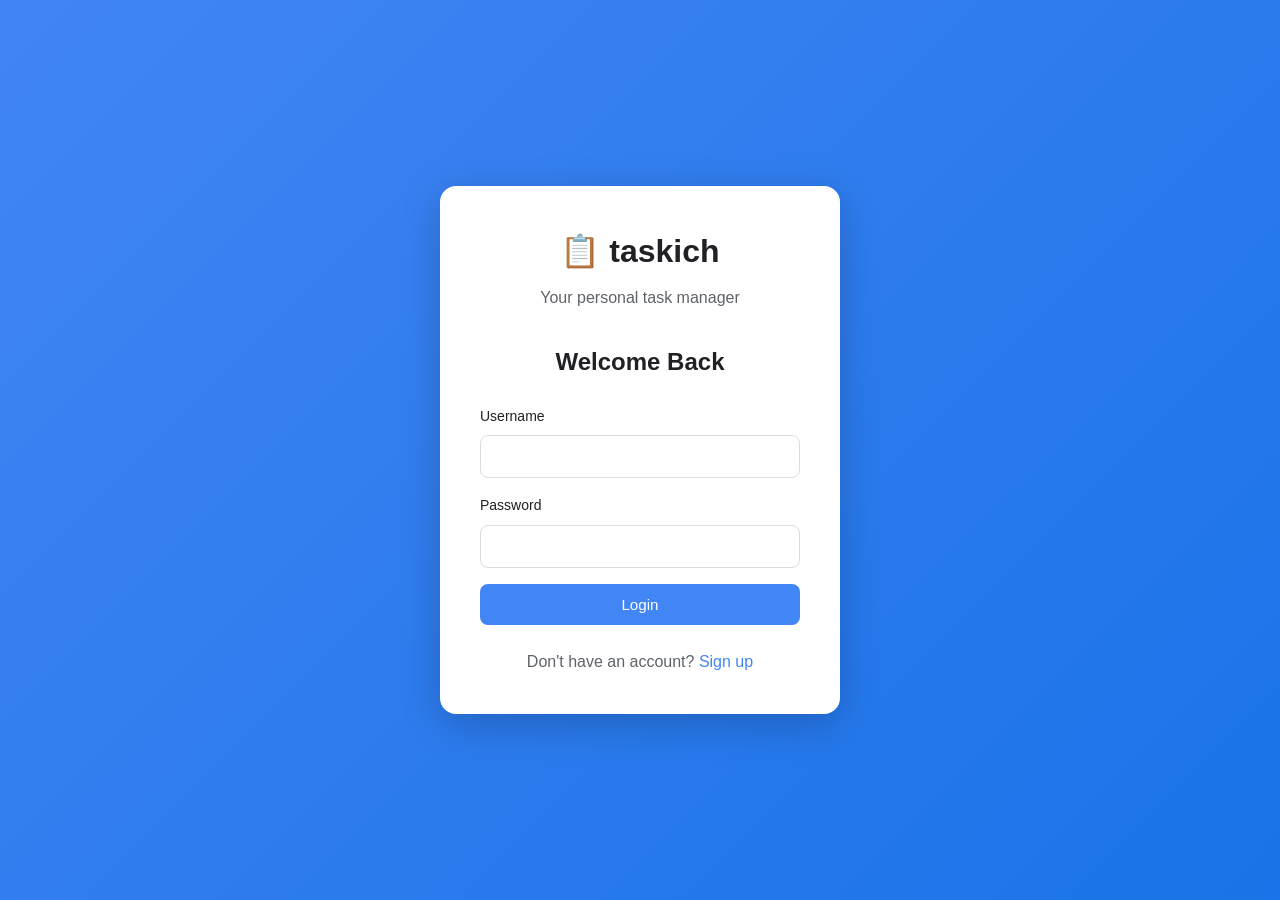
==== templates/login.html @ c9ca840f "Initial commit" ====
<!DOCTYPE html>
<html lang="en">
<head>
    <meta charset="UTF-8">
    <meta name="viewport" content="width=device-width, initial-scale=1.0">
    <title>taskich - Login</title>
    <link rel="stylesheet" href="/static/style.css">
</head>
<body>
    <div class="auth-container">
        <div class="auth-card">
            <div class="auth-header">
                <h1>📋 taskich</h1>
                <p>Your personal task manager</p>
            </div>
            
            <div id="loginSection">
                <h2>Welcome Back</h2>
                <form id="loginForm">
                    <div class="form-group">
                        <label for="loginUsername">Username</label>
                        <input type="text" id="loginUsername" class="form-input" required>
                    </div>
                    <div class="form-group">
                        <label for="loginPassword">Password</label>
                        <input type="password" id="loginPassword" class="form-input" required>
                    </div>
                    <button type="submit" class="btn btn-primary btn-full">Login</button>
                </form>
                <div id="loginError" class="auth-error"></div>
                <div id="signupToggle" class="auth-toggle">
                    Don't have an account? <a href="#" id="showSignup">Sign up</a>
                </div>
            </div>
            
            <div id="signupSection" style="display: none;">
                <h2>Create Account</h2>
                <form id="signupForm">
                    <div class="form-group">
                        <label for="signupUsername">Username</label>
                        <input type="text" id="signupUsername" class="form-input" required>
                    </div>
                    <div class="form-group">
                        <label for="signupEmail">Email</label>
                        <input type="email" id="signupEmail" class="form-input" required>
                    </div>
                    <div class="form-group">
                        <label for="signupPassword">Password</label>
                        <input type="password" id="signupPassword" class="form-input" minlength="6" required>
                        <small class="form-hint">At least 6 characters</small>
                    </div>
                    <button type="submit" class="btn btn-primary btn-full">Sign Up</button>
                </form>
                <div id="signupError" class="auth-error"></div>
                <div class="auth-toggle">
                    Already have an account? <a href="#" id="showLogin">Login</a>
                </div>
            </div>
            
            <div id="signupDisabled" style="display: none;">
                <div class="auth-notice">
                    <p>Sign ups are currently disabled.</p>
                    <p>Please contact the administrator.</p>
                </div>
            </div>
        </div>
    </div>

    <script>
        const allowSignups = {{ 'true' if allow_signups else 'false' }};
        
        document.addEventListener('DOMContentLoaded', () => {
            // Show/hide signup based on ALLOW_SIGNUPS
            if (!allowSignups) {
                document.getElementById('signupSection').style.display = 'none';
                document.getElementById('signupToggle').style.display = 'none';
                document.getElementById('signupDisabled').style.display = 'block';
            }
        });
        
        document.getElementById('showSignup').addEventListener('click', (e) => {
            e.preventDefault();
            document.getElementById('loginSection').style.display = 'none';
            document.getElementById('signupSection').style.display = 'block';
        });
        
        document.getElementById('showLogin').addEventListener('click', (e) => {
            e.preventDefault();
            document.getElementById('signupSection').style.display = 'none';
            document.getElementById('loginSection').style.display = 'block';
        });
        
        document.getElementById('loginForm').addEventListener('submit', async (e) => {
            e.preventDefault();
            const username = document.getElementById('loginUsername').value;
            const password = document.getElementById('loginPassword').value;
            const errorDiv = document.getElementById('loginError');
            
            try {
                const response = await fetch('/api/auth/login', {
                    method: 'POST',
                    headers: { 'Content-Type': 'application/json' },
                    body: JSON.stringify({ username, password })
                });
                
                if (response.ok) {
                    window.location.href = '/';
                } else {
                    const data = await response.json();
                    errorDiv.textContent = data.error || 'Login failed';
                }
            } catch (err) {
                errorDiv.textContent = 'Connection error. Please try again.';
            }
        });
        
        document.getElementById('signupForm').addEventListener('submit', async (e) => {
            e.preventDefault();
            const username = document.getElementById('signupUsername').value;
            const email = document.getElementById('signupEmail').value;
            const password = document.getElementById('signupPassword').value;
            const errorDiv = document.getElementById('signupError');
            
            try {
                const response = await fetch('/api/auth/signup', {
                    method: 'POST',
                    headers: { 'Content-Type': 'application/json' },
                    body: JSON.stringify({ username, email, password })
                });
                
                if (response.ok) {
                    window.location.href = '/';
                } else {
                    const data = await response.json();
                    errorDiv.textContent = data.error || 'Sign up failed';
                }
            } catch (err) {
                errorDiv.textContent = 'Connection error. Please try again.';
            }
        });
    </script>
</body>
</html>
---- static/style.css ----
* {
    margin: 0;
    padding: 0;
    box-sizing: border-box;
}

:root {
    --primary-color: #4285f4;
    --success-color: #34a853;
    --danger-color: #ea4335;
    --warning-color: #fbbc04;
    --bg-primary: #ffffff;
    --bg-secondary: #f8f9fa;
    --text-primary: #202124;
    --text-secondary: #5f6368;
    --border-color: #dadce0;
    --shadow: 0 1px 3px rgba(0, 0, 0, 0.12), 0 1px 2px rgba(0, 0, 0, 0.24);
}

body.dark-mode {
    --bg-primary: #1e1e1e;
    --bg-secondary: #2d2d2d;
    --text-primary: #e8e8e8;
    --text-secondary: #b0b0b0;
    --border-color: #404040;
    --shadow: 0 1px 3px rgba(0, 0, 0, 0.4), 0 1px 2px rgba(0, 0, 0, 0.5);
}

body {
    font-family: -apple-system, BlinkMacSystemFont, 'Segoe UI', Roboto, Oxygen, Ubuntu, Cantarell, sans-serif;
    background-color: #f1f1f1;
    color: var(--text-primary);
    line-height: 1.6;
    transition: background-color 0.3s, color 0.3s;
}

body.dark-mode {
    background-color: #1a1a1a;
}

.auth-container {
    display: flex;
    justify-content: center;
    align-items: center;
    min-height: 100vh;
    min-height: 100dvh;
    padding: 1rem;
    background: linear-gradient(135deg, var(--primary-color), #1a73e8);
}

.auth-card {
    background: var(--bg-primary);
    border-radius: 16px;
    padding: 2.5rem;
    width: 100%;
    max-width: 400px;
    box-shadow: 0 10px 40px rgba(0, 0, 0, 0.2);
}

.auth-header {
    text-align: center;
    margin-bottom: 2rem;
}

.auth-header h1 {
    font-size: 2rem;
    margin-bottom: 0.5rem;
    color: var(--text-primary);
}

.auth-header p {
    font-size: 1rem;
    color: var(--text-secondary);
}

.auth-card h2 {
    font-size: 1.5rem;
    margin-bottom: 1.5rem;
    color: var(--text-primary);
    text-align: center;
}

.auth-error {
    color: var(--danger-color);
    text-align: center;
    margin-top: 1rem;
    font-size: 0.9rem;
}

.auth-toggle {
    text-align: center;
    margin-top: 1.5rem;
    color: var(--text-secondary);
}

.auth-toggle a {
    color: var(--primary-color);
    text-decoration: none;
    font-weight: 500;
}

.auth-toggle a:hover {
    text-decoration: underline;
}

.auth-notice {
    text-align: center;
    padding: 2rem;
    color: var(--text-secondary);
}

.auth-notice p {
    margin-bottom: 0.5rem;
}

.form-hint {
    font-size: 0.8rem;
    color: var(--text-secondary);
    margin-top: 0.25rem;
}

.btn-full {
    width: 100%;
}

.username-display {
    color: white;
    font-weight: 500;
    margin-right: 1rem;
}

.header-actions {
    display: flex;
    align-items: center;
    gap: 0.75rem;
}

.logout-btn {
    background-color: rgba(255, 255, 255, 0.2);
    color: white;
    border: 1px solid rgba(255, 255, 255, 0.3);
}

.container {
    display: flex;
    flex-direction: column;
    height: 100vh;
    height: 100dvh;
}

.header {
    background: linear-gradient(135deg, var(--primary-color), #1a73e8);
    color: white;
    padding: 1.5rem 2rem;
    box-shadow: var(--shadow);
}

.header-content {
    display: flex;
    justify-content: space-between;
    align-items: center;
}

.header-title {
    text-align: center;
    flex: 1;
}

.header h1 {
    font-size: 2.5rem;
    margin-bottom: 0.5rem;
}

.header p {
    font-size: 1rem;
    opacity: 0.9;
}

.dark-mode-toggle {
    background-color: rgba(255, 255, 255, 0.2);
    color: white;
    border: 1px solid rgba(255, 255, 255, 0.3);
    padding: 0.5rem 1rem;
    border-radius: 6px;
    cursor: pointer;
    font-weight: 500;
    transition: all 0.2s;
    font-size: 0.9rem;
    white-space: nowrap;
}

.dark-mode-toggle:hover {
    background-color: rgba(255, 255, 255, 0.3);
}

.content {
    display: flex;
    flex: 1;
}

.sidebar {
    width: 220px;
    background-color: var(--bg-secondary);
    border-right: 1px solid var(--border-color);
    padding: 1.5rem;
    overflow-y: auto;
}

.sidebar h3 {
    font-size: 0.875rem;
    font-weight: 600;
    color: var(--text-secondary);
    margin-bottom: 1rem;
    text-transform: uppercase;
}

.filters {
    display: flex;
    flex-direction: column;
    gap: 0.5rem;
}

.filter-btn {
    padding: 0.75rem 1rem;
    border: none;
    background-color: transparent;
    color: var(--text-primary);
    cursor: pointer;
    border-radius: 8px;
    text-align: left;
    font-size: 0.95rem;
    transition: all 0.2s;
}

.filter-btn:hover {
    background-color: rgba(0, 0, 0, 0.05);
}

.filter-btn.active {
    background-color: var(--primary-color);
    color: white;
    font-weight: 500;
}

.main {
    flex: 1;
    display: flex;
    flex-direction: column;
}

.task-input-section {
    background-color: var(--bg-primary);
    padding: 2rem;
    border-bottom: 1px solid var(--border-color);
    box-shadow: var(--shadow);
}

.form-group {
    margin-bottom: 1rem;
}

.form-group label {
    display: block;
    font-weight: 500;
    margin-bottom: 0.5rem;
    color: var(--text-primary);
    font-size: 0.875rem;
}

.form-row {
    display: grid;
    grid-template-columns: 1fr 1fr;
    gap: 1rem;
    margin-bottom: 1rem;
}

.task-input-title {
    width: 100%;
    padding: 1rem;
    font-size: 1.1rem;
    border: 2px solid var(--border-color);
    border-radius: 8px;
    transition: border-color 0.2s;
}

.task-input-title:focus {
    outline: none;
    border-color: var(--primary-color);
}

.task-input-description {
    width: 100%;
    padding: 0.75rem;
    border: 1px solid var(--border-color);
    border-radius: 8px;
    font-family: inherit;
    font-size: 0.95rem;
    resize: vertical;
    transition: border-color 0.2s;
}

.task-input-description:focus {
    outline: none;
    border-color: var(--primary-color);
}

.form-input {
    width: 100%;
    padding: 0.75rem;
    border: 1px solid var(--border-color);
    border-radius: 8px;
    font-family: inherit;
    font-size: 0.95rem;
    transition: border-color 0.2s;
}

.form-input:focus {
    outline: none;
    border-color: var(--primary-color);
}

.btn {
    padding: 0.75rem 1.5rem;
    border: none;
    border-radius: 8px;
    font-weight: 500;
    cursor: pointer;
    transition: all 0.2s;
    font-size: 0.95rem;
}

.btn-primary {
    background-color: var(--primary-color);
    color: white;
}

.btn-primary:hover {
    background-color: #1a73e8;
    box-shadow: var(--shadow);
}

.btn-secondary {
    background-color: var(--bg-secondary);
    color: var(--text-primary);
    border: 1px solid var(--border-color);
}

.btn-secondary:hover {
    background-color: #e8e8e8;
}

.btn-danger {
    background-color: var(--danger-color);
    color: white;
}

.btn-danger:hover {
    background-color: #d33425;
}

.btn-success {
    background-color: var(--success-color);
    color: white;
}

.btn-success:hover {
    background-color: #2d9e47;
}

.btn-small {
    padding: 0.5rem 1rem;
    font-size: 0.85rem;
}

.tasks-section {
    flex: 1;
    display: flex;
    flex-direction: column;
    overflow: hidden;
}

.tasks-header {
    display: flex;
    justify-content: space-between;
    align-items: center;
    padding: 1.5rem 2rem;
    border-bottom: 1px solid var(--border-color);
    background-color: var(--bg-secondary);
}

.tasks-header h2 {
    font-size: 1.5rem;
    color: var(--text-primary);
}

.tasks-header-actions {
    display: flex;
    gap: 1rem;
    align-items: center;
}

.task-count {
    background-color: var(--primary-color);
    color: white;
    padding: 0.25rem 0.75rem;
    border-radius: 20px;
    font-size: 0.875rem;
    font-weight: 500;
}

.tasks-list {
    flex: 1;
    padding: 1rem;
}

.task-item {
    background-color: var(--bg-primary);
    padding: 1.25rem;
    margin-bottom: 0.75rem;
    border-radius: 8px;
    border-left: 4px solid var(--primary-color);
    box-shadow: 0 1px 2px rgba(0, 0, 0, 0.1);
    transition: all 0.2s;
    cursor: pointer;
}

.task-item:hover {
    box-shadow: var(--shadow);
    transform: translateY(-2px);
}

.task-item.completed {
    opacity: 0.6;
    border-left-color: var(--success-color);
}

.task-item.completed .task-title {
    text-decoration: line-through;
    color: var(--text-secondary);
}

.task-item.overdue {
    border-left-color: var(--danger-color);
}

.task-header {
    display: flex;
    justify-content: space-between;
    align-items: flex-start;
    margin-bottom: 0.75rem;
}

.task-title {
    font-size: 1.1rem;
    font-weight: 500;
    color: var(--text-primary);
    flex: 1;
}

.task-checkbox {
    width: 24px;
    height: 24px;
    cursor: pointer;
    margin-right: 1rem;
    accent-color: var(--success-color);
}

.task-meta {
    display: flex;
    gap: 1rem;
    font-size: 0.85rem;
    color: var(--text-secondary);
    margin-bottom: 0.75rem;
    flex-wrap: wrap;
}

.task-meta-item {
    display: flex;
    align-items: center;
    gap: 0.35rem;
}

.task-description {
    color: var(--text-secondary);
    font-size: 0.95rem;
    margin-bottom: 0.75rem;
    line-height: 1.4;
}

.task-badge {
    display: inline-block;
    padding: 0.25rem 0.75rem;
    border-radius: 20px;
    font-size: 0.75rem;
    font-weight: 500;
    margin-right: 0.5rem;
}

.badge-recurring {
    background-color: rgba(251, 188, 4, 0.1);
    color: #b07c00;
}

.badge-overdue {
    background-color: rgba(234, 67, 53, 0.1);
    color: #b30b0b;
}

.task-actions {
    display: flex;
    gap: 0.5rem;
}

.task-actions button {
    padding: 0.4rem 0.8rem;
    font-size: 0.8rem;
    border: none;
    border-radius: 4px;
    cursor: pointer;
    transition: all 0.2s;
}

.action-edit {
    background-color: rgba(66, 133, 244, 0.1);
    color: var(--primary-color);
}

.action-edit:hover {
    background-color: rgba(66, 133, 244, 0.2);
}

.action-delete {
    background-color: rgba(234, 67, 53, 0.1);
    color: var(--danger-color);
}

.action-delete:hover {
    background-color: rgba(234, 67, 53, 0.2);
}

.action-delete-icon {
    background: none;
    border: none;
    color: var(--text-secondary);
    cursor: pointer;
    padding: 0.4rem;
    font-size: 1rem;
    transition: all 0.2s;
    display: flex;
    align-items: center;
    justify-content: center;
}

.action-delete-icon:hover {
    color: var(--danger-color);
}

.empty-state {
    text-align: center;
    padding: 3rem 1rem;
    color: var(--text-secondary);
}

.empty-state p {
    font-size: 1.1rem;
}

/* Modal Styles */
.modal {
    display: none;
    position: fixed;
    top: 0;
    left: 0;
    width: 100%;
    height: 100%;
    background-color: rgba(0, 0, 0, 0.4);
    backdrop-filter: blur(4px);
    z-index: 1000;
    align-items: center;
    justify-content: center;
    animation: fadeInBackdrop 0.2s ease-out;
}

@keyframes fadeInBackdrop {
    from {
        backdrop-filter: blur(0px);
        background-color: rgba(0, 0, 0, 0);
    }
    to {
        backdrop-filter: blur(4px);
        background-color: rgba(0, 0, 0, 0.4);
    }
}

.modal.active {
    display: flex;
}

.modal-content {
    background-color: var(--bg-primary);
    border-radius: 12px;
    box-shadow: 0 5px 40px rgba(0, 0, 0, 0.3);
    max-width: 500px;
    width: 90%;
    max-height: 90vh;
    overflow-y: auto;
    animation: slideInModal 0.3s ease-out;
}

@keyframes slideInModal {
    from {
        opacity: 0;
        transform: translateY(-20px);
    }
    to {
        opacity: 1;
        transform: translateY(0);
    }
}

.modal-header {
    display: flex;
    justify-content: space-between;
    align-items: center;
    padding: 1.5rem;
    border-bottom: 1px solid var(--border-color);
}

.modal-header h2 {
    font-size: 1.5rem;
}

.close-btn {
    background: none !important;
    border: none !important;
    font-size: 1.5rem;
    cursor: pointer;
    color: var(--text-secondary);
    padding: 0 !important;
    width: 32px;
    height: 32px;
    display: flex;
    align-items: center;
    justify-content: center;
    transition: color 0.2s;
}

.close-btn:hover {
    color: var(--text-primary);
}

.modal-body {
    padding: 1.5rem;
}

.modal-footer {
    display: flex;
    gap: 1rem;
    padding: 1.5rem;
    border-top: 1px solid var(--border-color);
    justify-content: flex-end;
}

.warning-modal .modal-content {
    max-width: 400px;
}

.warning-modal .modal-body {
    padding: 2rem 1.5rem;
    text-align: center;
}

.warning-modal .modal-body p {
    font-size: 1rem;
    color: var(--text-primary);
    line-height: 1.5;
}

.warning-modal .modal-footer {
    justify-content: center;
    gap: 1rem;
}
}

.modal-scope {
    max-width: 400px;
}

.modal-scope .modal-footer {
    gap: 0.5rem;
    justify-content: center;
}

.modal-scope .btn {
    flex: 1;
}

.recurring-info {
    background-color: var(--bg-secondary);
    padding: 1rem;
    border-radius: 8px;
    margin-top: 1rem;
}

.recurring-info p {
    margin: 0.5rem 0;
    font-size: 0.95rem;
}

/* Scrollbar Styles */
::-webkit-scrollbar {
    width: 8px;
}

::-webkit-scrollbar-track {
    background: transparent;
}

::-webkit-scrollbar-thumb {
    background: var(--border-color);
    border-radius: 4px;
}

::-webkit-scrollbar-thumb:hover {
    background: #bcc0c4;
}

/* Responsive Design */
@media (max-width: 768px) {
    .header {
        padding: 1rem;
    }

    .header-content {
        flex-direction: column;
        gap: 1rem;
    }

    .header-title {
        text-align: center;
    }

    .header h1 {
        font-size: 1.75rem;
        margin-bottom: 0.25rem;
    }

    .header p {
        font-size: 0.9rem;
    }

    .header-actions {
        flex-direction: column;
        width: 100%;
        gap: 0.5rem;
    }

    .username-display {
        margin-right: 0;
        margin-bottom: 0.25rem;
    }

    .dark-mode-toggle,
    .logout-btn {
        width: 100%;
    }

    .content {
        flex-direction: column;
    }

    .sidebar {
        width: 100%;
        border-right: none;
        border-bottom: 1px solid var(--border-color);
        padding: 0.75rem;
    }

    .filters {
        flex-direction: row;
        gap: 0.3rem;
        overflow-x: auto;
    }

    .filter-btn {
        white-space: nowrap;
        flex-shrink: 0;
        padding: 0.5rem 0.75rem;
        font-size: 0.85rem;
    }

    .form-row {
        grid-template-columns: 1fr;
    }

    .task-input-section {
        padding: 1rem;
    }

    .task-input-title {
        font-size: 1rem;
        padding: 0.75rem;
    }

    .task-input-description {
        font-size: 0.9rem;
        rows: 2;
    }

    .task-meta {
        flex-direction: column;
        gap: 0.25rem;
        font-size: 0.8rem;
    }

    .task-item {
        padding: 1rem;
        margin-bottom: 0.5rem;
    }

    .task-header {
        flex-direction: column;
        gap: 0.5rem;
    }

    .task-title {
        font-size: 1rem;
    }

    .task-description {
        font-size: 0.9rem;
    }

    .task-actions {
        flex-wrap: wrap;
        gap: 0.3rem;
    }

    .task-actions button {
        padding: 0.3rem 0.6rem;
        font-size: 0.75rem;
        flex: 1;
        min-width: 60px;
    }

    .modal-content {
        width: 95%;
        max-height: 80vh;
    }

    .tasks-header {
        padding: 1rem;
    }

    .tasks-header h2 {
        font-size: 1.25rem;
    }

    .task-count {
        font-size: 0.8rem;
    }

    .btn {
        width: 100%;
    }

    .modal-footer {
        flex-direction: column;
        gap: 0.5rem;
    }

    .modal-footer .btn {
        width: 100%;
    }
}

@media (max-width: 480px) {
    .header h1 {
        font-size: 1.5rem;
    }

    .header p {
        font-size: 0.8rem;
    }

    .sidebar {
        padding: 0.5rem;
    }

    .filter-btn {
        padding: 0.4rem 0.6rem;
        font-size: 0.75rem;
    }

    .task-input-section {
        padding: 0.75rem;
    }

    .form-group {
        margin-bottom: 0.75rem;
    }

    .form-group label {
        font-size: 0.8rem;
        margin-bottom: 0.3rem;
    }

    .modal-content {
        max-width: 100%;
        width: 100%;
        max-height: 100%;
        border-radius: 8px 8px 0 0;
    }

    .modal {
        align-items: flex-end;
    }

    .tasks-list {
        padding: 0.5rem;
    }

    .task-item {
        padding: 0.75rem;
        border-radius: 6px;
    }

    .modal-header h2 {
        font-size: 1.25rem;
    }

    .modal-scope .btn {
        padding: 0.6rem;
    }

    .auth-card {
        padding: 1.5rem;
    }

    .auth-header h1 {
        font-size: 1.5rem;
    }
}
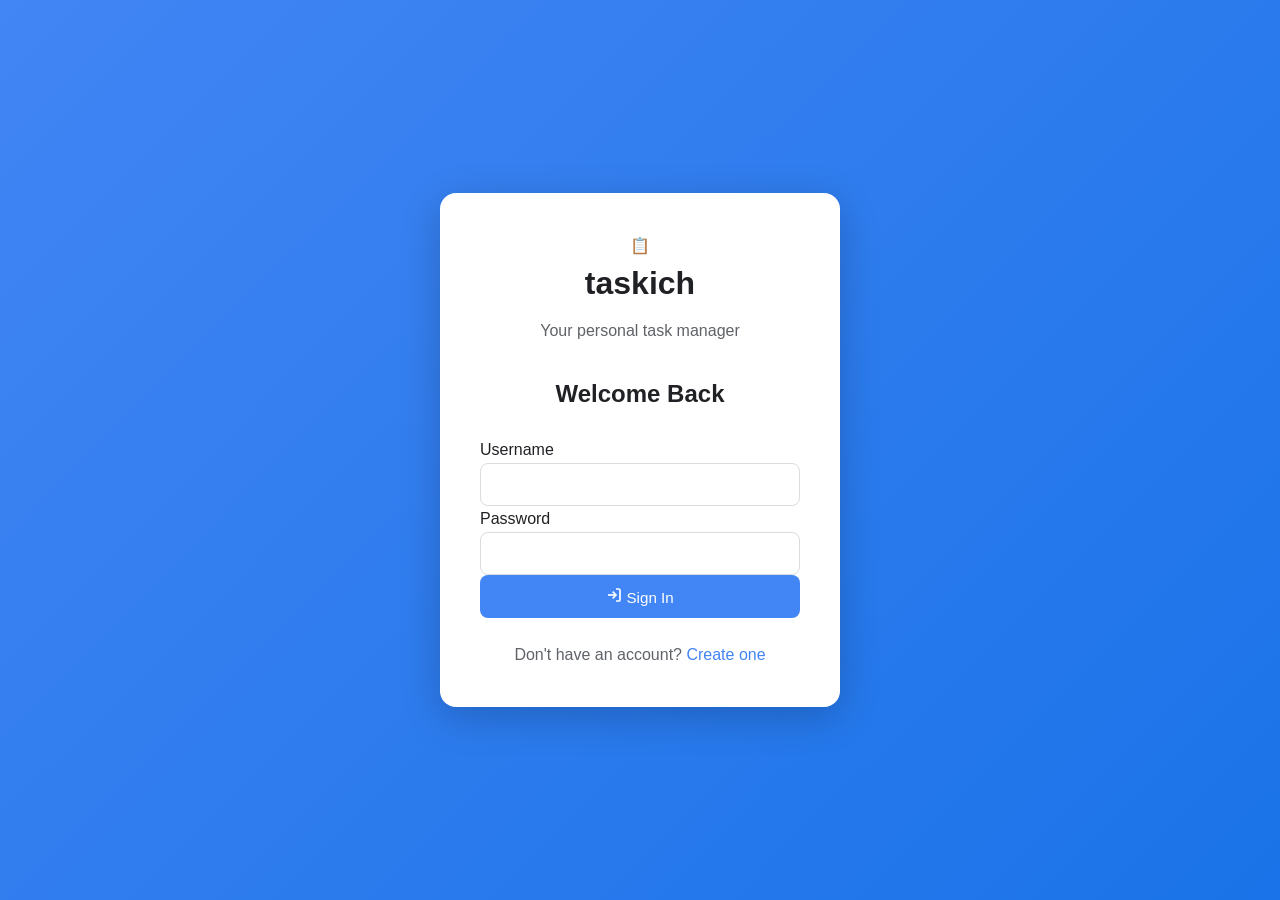
==== commit 199f87da: "half design rework" ====
--- a/templates/login.html
+++ b/templates/login.html
@@ -10,53 +10,70 @@
     <div class="auth-container">
         <div class="auth-card">
             <div class="auth-header">
-                <h1>📋 taskich</h1>
-                <p>Your personal task manager</p>
+                <div class="auth-logo">
+                    <span class="auth-logo-icon">📋</span>
+                    <h1 class="auth-title">taskich</h1>
+                    <p class="auth-subtitle">Your personal task manager</p>
+                </div>
             </div>
-            
+
             <div id="loginSection">
                 <h2>Welcome Back</h2>
                 <form id="loginForm">
-                    <div class="form-group">
-                        <label for="loginUsername">Username</label>
+                    <div class="input-group">
+                        <label for="loginUsername" class="input-label">Username</label>
                         <input type="text" id="loginUsername" class="form-input" required>
                     </div>
-                    <div class="form-group">
-                        <label for="loginPassword">Password</label>
+                    <div class="input-group">
+                        <label for="loginPassword" class="input-label">Password</label>
                         <input type="password" id="loginPassword" class="form-input" required>
                     </div>
-                    <button type="submit" class="btn btn-primary btn-full">Login</button>
+                    <button type="submit" class="btn btn-primary btn-full">
+                        <svg width="16" height="16" viewBox="0 0 24 24" fill="none" stroke="currentColor" stroke-width="2.5">
+                            <path d="M15 3h4a2 2 0 0 1 2 2v14a2 2 0 0 1-2 2h-4"></path>
+                            <polyline points="10 17 15 12 10 7"></polyline>
+                            <line x1="15" y1="12" x2="3" y2="12"></line>
+                        </svg>
+                        Sign In
+                    </button>
                 </form>
                 <div id="loginError" class="auth-error"></div>
                 <div id="signupToggle" class="auth-toggle">
-                    Don't have an account? <a href="#" id="showSignup">Sign up</a>
+                    Don't have an account? <a href="#" id="showSignup">Create one</a>
                 </div>
             </div>
-            
+
             <div id="signupSection" style="display: none;">
                 <h2>Create Account</h2>
                 <form id="signupForm">
-                    <div class="form-group">
-                        <label for="signupUsername">Username</label>
+                    <div class="input-group">
+                        <label for="signupUsername" class="input-label">Username</label>
                         <input type="text" id="signupUsername" class="form-input" required>
                     </div>
-                    <div class="form-group">
-                        <label for="signupEmail">Email</label>
+                    <div class="input-group">
+                        <label for="signupEmail" class="input-label">Email</label>
                         <input type="email" id="signupEmail" class="form-input" required>
                     </div>
-                    <div class="form-group">
-                        <label for="signupPassword">Password</label>
+                    <div class="input-group">
+                        <label for="signupPassword" class="input-label">Password</label>
                         <input type="password" id="signupPassword" class="form-input" minlength="6" required>
-                        <small class="form-hint">At least 6 characters</small>
+                        <small class="form-hint">Minimum 6 characters</small>
                     </div>
-                    <button type="submit" class="btn btn-primary btn-full">Sign Up</button>
+                    <button type="submit" class="btn btn-primary btn-full">
+                        <svg width="16" height="16" viewBox="0 0 24 24" fill="none" stroke="currentColor" stroke-width="2.5">
+                            <path d="M16 21v-2a4 4 0 0 0-4-4H5a4 4 0 0 0-4 4v2"></path>
+                            <circle cx="8.5" cy="7" r="4"></circle>
+                            <line x1="20" y1="8" x2="8.5" y2="20"></line>
+                        </svg>
+                        Create Account
+                    </button>
                 </form>
                 <div id="signupError" class="auth-error"></div>
                 <div class="auth-toggle">
-                    Already have an account? <a href="#" id="showLogin">Login</a>
+                    Already have an account? <a href="#" id="showLogin">Sign in</a>
                 </div>
             </div>
-            
+
             <div id="signupDisabled" style="display: none;">
                 <div class="auth-notice">
                     <p>Sign ups are currently disabled.</p>
@@ -68,71 +85,95 @@
 
     <script>
         const allowSignups = {{ 'true' if allow_signups else 'false' }};
-        
+
         document.addEventListener('DOMContentLoaded', () => {
-            // Show/hide signup based on ALLOW_SIGNUPS
+            // Add entrance animation
+            const authCard = document.querySelector('.auth-card');
+            if (authCard) {
+                authCard.style.animation = 'slideUpFade 0.5s ease-out';
+            }
+
+            // Handle signups disabled
             if (!allowSignups) {
                 document.getElementById('signupSection').style.display = 'none';
                 document.getElementById('signupToggle').style.display = 'none';
                 document.getElementById('signupDisabled').style.display = 'block';
             }
         });
-        
+
         document.getElementById('showSignup').addEventListener('click', (e) => {
             e.preventDefault();
-            document.getElementById('loginSection').style.display = 'none';
-            document.getElementById('signupSection').style.display = 'block';
+            const loginSection = document.getElementById('loginSection');
+            const signupSection = document.getElementById('signupSection');
+
+            loginSection.style.opacity = '0';
+            setTimeout(() => {
+                loginSection.style.display = 'none';
+                signupSection.style.display = 'block';
+                requestAnimationFrame(() => {
+                    signupSection.style.opacity = '1';
+                });
+            }, 250);
         });
-        
+
         document.getElementById('showLogin').addEventListener('click', (e) => {
             e.preventDefault();
-            document.getElementById('signupSection').style.display = 'none';
-            document.getElementById('loginSection').style.display = 'block';
+            const signupSection = document.getElementById('signupSection');
+            const loginSection = document.getElementById('loginSection');
+
+            signupSection.style.opacity = '0';
+            setTimeout(() => {
+                signupSection.style.display = 'none';
+                loginSection.style.display = 'block';
+                requestAnimationFrame(() => {
+                    loginSection.style.opacity = '1';
+                });
+            }, 250);
         });
-        
+
         document.getElementById('loginForm').addEventListener('submit', async (e) => {
             e.preventDefault();
             const username = document.getElementById('loginUsername').value;
             const password = document.getElementById('loginPassword').value;
             const errorDiv = document.getElementById('loginError');
-            
+
             try {
                 const response = await fetch('/api/auth/login', {
                     method: 'POST',
                     headers: { 'Content-Type': 'application/json' },
                     body: JSON.stringify({ username, password })
                 });
-                
+
                 if (response.ok) {
                     window.location.href = '/';
                 } else {
                     const data = await response.json();
-                    errorDiv.textContent = data.error || 'Login failed';
+                    errorDiv.textContent = data.error || 'Login failed. Please try again.';
                 }
             } catch (err) {
                 errorDiv.textContent = 'Connection error. Please try again.';
             }
         });
-        
+
         document.getElementById('signupForm').addEventListener('submit', async (e) => {
             e.preventDefault();
             const username = document.getElementById('signupUsername').value;
             const email = document.getElementById('signupEmail').value;
             const password = document.getElementById('signupPassword').value;
             const errorDiv = document.getElementById('signupError');
-            
+
             try {
                 const response = await fetch('/api/auth/signup', {
                     method: 'POST',
                     headers: { 'Content-Type': 'application/json' },
                     body: JSON.stringify({ username, email, password })
                 });
-                
+
                 if (response.ok) {
                     window.location.href = '/';
                 } else {
                     const data = await response.json();
-                    errorDiv.textContent = data.error || 'Sign up failed';
+                    errorDiv.textContent = data.error || 'Sign up failed. Please try again.';
                 }
             } catch (err) {
                 errorDiv.textContent = 'Connection error. Please try again.';
--- a/static/style.css
+++ b/static/style.css
@@ -242,6 +242,74 @@
     font-weight: 500;
 }
 
+/* Action Buttons in Sidebar - Icon Only */
+.sidebar-actions {
+    display: flex;
+    gap: 0.75rem;
+    margin-bottom: 1.25rem;
+    padding-bottom: 1.25rem;
+    border-bottom: 1px solid var(--border-color);
+}
+
+.action-btn-icon {
+    background: transparent;
+    border: none;
+    padding: 0.75rem;
+    cursor: pointer;
+    border-radius: 6px;
+    display: flex;
+    align-items: center;
+    justify-content: center;
+    transition: all 0.15s ease-out;
+}
+
+.action-btn-icon:hover {
+    background-color: rgba(0, 0, 0, 0.04);
+}
+
+.logout-btn:hover {
+    background-color: rgba(255, 59, 48, 0.08);
+}
+
+.dark-mode-toggle:hover {
+    background-color: rgba(90, 200, 250, 0.08);
+}
+
+/* User Status Section - Visible at Top */
+.user-section {
+    padding-top: 1rem;
+    padding-bottom: 1.25rem;
+    border-bottom: 1px solid var(--border-color);
+    margin-bottom: auto; /* Pushes filters to bottom */
+}
+
+.user-status-text {
+    display: flex;
+    align-items: center;
+    gap: 0.6rem;
+    font-size: 0.85rem;
+    font-weight: 500;
+}
+
+.status-dot {
+    width: 8px;
+    height: 8px;
+    border-radius: 9999px;
+    background-color: var(--success-color);
+    box-shadow: 0 0 10px rgba(52, 199, 89, 0.4);
+}
+
+.logged-in-text {
+    color: var(--success-color);
+}
+
+/* Active Tasks Link in Header */
+.active-tasks-link {
+    display: block;
+    text-decoration: none;
+    color: inherit;
+}
+
 .main {
     flex: 1;
     display: flex;
@@ -727,53 +795,22 @@
 
 /* Responsive Design */
 @media (max-width: 768px) {
-    .header {
+    /* Active tasks link becomes full width button */
+    .header a.active-tasks-link {
+        display: block;
         padding: 1rem;
-    }
-
-    .header-content {
-        flex-direction: column;
-        gap: 1rem;
-    }
-
-    .header-title {
-        text-align: center;
-    }
-
-    .header h1 {
-        font-size: 1.75rem;
-        margin-bottom: 0.25rem;
-    }
-
-    .header p {
-        font-size: 0.9rem;
-    }
-
-    .header-actions {
-        flex-direction: column;
-        width: 100%;
-        gap: 0.5rem;
-    }
-
-    .username-display {
-        margin-right: 0;
-        margin-bottom: 0.25rem;
-    }
-
-    .dark-mode-toggle,
-    .logout-btn {
-        width: 100%;
-    }
-
-    .content {
-        flex-direction: column;
-    }
-
-    .sidebar {
-        width: 100%;
-        border-right: none;
-        border-bottom: 1px solid var(--border-color);
-        padding: 0.75rem;
+        font-size: 1.5rem;
+        margin-bottom: 0.5rem;
+    }
+
+    .sidebar-actions {
+        display: none; /* Hidden on mobile, use top header */
+    }
+
+    .user-section {
+        padding: 0.75rem 0;
+        margin-bottom: auto;
+        border-bottom: none;
     }
 
     .filters {
@@ -788,92 +825,7 @@
         padding: 0.5rem 0.75rem;
         font-size: 0.85rem;
     }
-
-    .form-row {
-        grid-template-columns: 1fr;
-    }
-
-    .task-input-section {
-        padding: 1rem;
-    }
-
-    .task-input-title {
-        font-size: 1rem;
-        padding: 0.75rem;
-    }
-
-    .task-input-description {
-        font-size: 0.9rem;
-        rows: 2;
-    }
-
-    .task-meta {
-        flex-direction: column;
-        gap: 0.25rem;
-        font-size: 0.8rem;
-    }
-
-    .task-item {
-        padding: 1rem;
-        margin-bottom: 0.5rem;
-    }
-
-    .task-header {
-        flex-direction: column;
-        gap: 0.5rem;
-    }
-
-    .task-title {
-        font-size: 1rem;
-    }
-
-    .task-description {
-        font-size: 0.9rem;
-    }
-
-    .task-actions {
-        flex-wrap: wrap;
-        gap: 0.3rem;
-    }
-
-    .task-actions button {
-        padding: 0.3rem 0.6rem;
-        font-size: 0.75rem;
-        flex: 1;
-        min-width: 60px;
-    }
-
-    .modal-content {
-        width: 95%;
-        max-height: 80vh;
-    }
-
-    .tasks-header {
-        padding: 1rem;
-    }
-
-    .tasks-header h2 {
-        font-size: 1.25rem;
-    }
-
-    .task-count {
-        font-size: 0.8rem;
-    }
-
-    .btn {
-        width: 100%;
-    }
-
-    .modal-footer {
-        flex-direction: column;
-        gap: 0.5rem;
-    }
-
-    .modal-footer .btn {
-        width: 100%;
-    }
-}
-
+}
 @media (max-width: 480px) {
     .header h1 {
         font-size: 1.5rem;
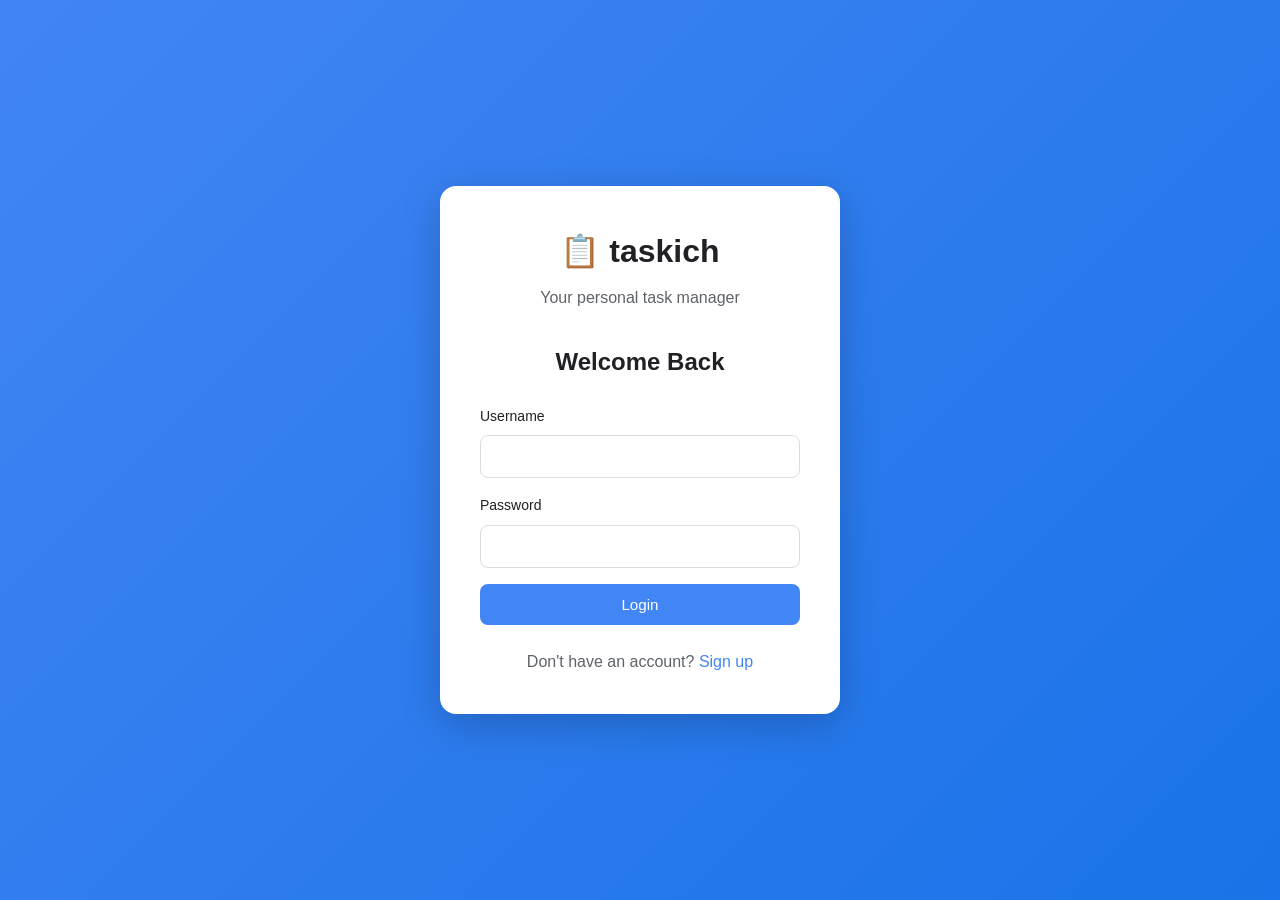
==== commit 90befb08: "stable version" ====
--- a/templates/login.html
+++ b/templates/login.html
@@ -10,70 +10,53 @@
     <div class="auth-container">
         <div class="auth-card">
             <div class="auth-header">
-                <div class="auth-logo">
-                    <span class="auth-logo-icon">📋</span>
-                    <h1 class="auth-title">taskich</h1>
-                    <p class="auth-subtitle">Your personal task manager</p>
-                </div>
+                <h1>📋 taskich</h1>
+                <p>Your personal task manager</p>
             </div>
-
+            
             <div id="loginSection">
                 <h2>Welcome Back</h2>
                 <form id="loginForm">
-                    <div class="input-group">
-                        <label for="loginUsername" class="input-label">Username</label>
+                    <div class="form-group">
+                        <label for="loginUsername">Username</label>
                         <input type="text" id="loginUsername" class="form-input" required>
                     </div>
-                    <div class="input-group">
-                        <label for="loginPassword" class="input-label">Password</label>
+                    <div class="form-group">
+                        <label for="loginPassword">Password</label>
                         <input type="password" id="loginPassword" class="form-input" required>
                     </div>
-                    <button type="submit" class="btn btn-primary btn-full">
-                        <svg width="16" height="16" viewBox="0 0 24 24" fill="none" stroke="currentColor" stroke-width="2.5">
-                            <path d="M15 3h4a2 2 0 0 1 2 2v14a2 2 0 0 1-2 2h-4"></path>
-                            <polyline points="10 17 15 12 10 7"></polyline>
-                            <line x1="15" y1="12" x2="3" y2="12"></line>
-                        </svg>
-                        Sign In
-                    </button>
+                    <button type="submit" class="btn btn-primary btn-full">Login</button>
                 </form>
                 <div id="loginError" class="auth-error"></div>
                 <div id="signupToggle" class="auth-toggle">
-                    Don't have an account? <a href="#" id="showSignup">Create one</a>
+                    Don't have an account? <a href="#" id="showSignup">Sign up</a>
                 </div>
             </div>
-
+            
             <div id="signupSection" style="display: none;">
                 <h2>Create Account</h2>
                 <form id="signupForm">
-                    <div class="input-group">
-                        <label for="signupUsername" class="input-label">Username</label>
+                    <div class="form-group">
+                        <label for="signupUsername">Username</label>
                         <input type="text" id="signupUsername" class="form-input" required>
                     </div>
-                    <div class="input-group">
-                        <label for="signupEmail" class="input-label">Email</label>
+                    <div class="form-group">
+                        <label for="signupEmail">Email</label>
                         <input type="email" id="signupEmail" class="form-input" required>
                     </div>
-                    <div class="input-group">
-                        <label for="signupPassword" class="input-label">Password</label>
+                    <div class="form-group">
+                        <label for="signupPassword">Password</label>
                         <input type="password" id="signupPassword" class="form-input" minlength="6" required>
-                        <small class="form-hint">Minimum 6 characters</small>
+                        <small class="form-hint">At least 6 characters</small>
                     </div>
-                    <button type="submit" class="btn btn-primary btn-full">
-                        <svg width="16" height="16" viewBox="0 0 24 24" fill="none" stroke="currentColor" stroke-width="2.5">
-                            <path d="M16 21v-2a4 4 0 0 0-4-4H5a4 4 0 0 0-4 4v2"></path>
-                            <circle cx="8.5" cy="7" r="4"></circle>
-                            <line x1="20" y1="8" x2="8.5" y2="20"></line>
-                        </svg>
-                        Create Account
-                    </button>
+                    <button type="submit" class="btn btn-primary btn-full">Sign Up</button>
                 </form>
                 <div id="signupError" class="auth-error"></div>
                 <div class="auth-toggle">
-                    Already have an account? <a href="#" id="showLogin">Sign in</a>
+                    Already have an account? <a href="#" id="showLogin">Login</a>
                 </div>
             </div>
-
+            
             <div id="signupDisabled" style="display: none;">
                 <div class="auth-notice">
                     <p>Sign ups are currently disabled.</p>
@@ -85,95 +68,71 @@
 
     <script>
         const allowSignups = {{ 'true' if allow_signups else 'false' }};
-
+        
         document.addEventListener('DOMContentLoaded', () => {
-            // Add entrance animation
-            const authCard = document.querySelector('.auth-card');
-            if (authCard) {
-                authCard.style.animation = 'slideUpFade 0.5s ease-out';
-            }
-
-            // Handle signups disabled
+            // Show/hide signup based on ALLOW_SIGNUPS
             if (!allowSignups) {
                 document.getElementById('signupSection').style.display = 'none';
                 document.getElementById('signupToggle').style.display = 'none';
                 document.getElementById('signupDisabled').style.display = 'block';
             }
         });
-
+        
         document.getElementById('showSignup').addEventListener('click', (e) => {
             e.preventDefault();
-            const loginSection = document.getElementById('loginSection');
-            const signupSection = document.getElementById('signupSection');
-
-            loginSection.style.opacity = '0';
-            setTimeout(() => {
-                loginSection.style.display = 'none';
-                signupSection.style.display = 'block';
-                requestAnimationFrame(() => {
-                    signupSection.style.opacity = '1';
-                });
-            }, 250);
+            document.getElementById('loginSection').style.display = 'none';
+            document.getElementById('signupSection').style.display = 'block';
         });
-
+        
         document.getElementById('showLogin').addEventListener('click', (e) => {
             e.preventDefault();
-            const signupSection = document.getElementById('signupSection');
-            const loginSection = document.getElementById('loginSection');
-
-            signupSection.style.opacity = '0';
-            setTimeout(() => {
-                signupSection.style.display = 'none';
-                loginSection.style.display = 'block';
-                requestAnimationFrame(() => {
-                    loginSection.style.opacity = '1';
-                });
-            }, 250);
+            document.getElementById('signupSection').style.display = 'none';
+            document.getElementById('loginSection').style.display = 'block';
         });
-
+        
         document.getElementById('loginForm').addEventListener('submit', async (e) => {
             e.preventDefault();
             const username = document.getElementById('loginUsername').value;
             const password = document.getElementById('loginPassword').value;
             const errorDiv = document.getElementById('loginError');
-
+            
             try {
                 const response = await fetch('/api/auth/login', {
                     method: 'POST',
                     headers: { 'Content-Type': 'application/json' },
                     body: JSON.stringify({ username, password })
                 });
-
+                
                 if (response.ok) {
                     window.location.href = '/';
                 } else {
                     const data = await response.json();
-                    errorDiv.textContent = data.error || 'Login failed. Please try again.';
+                    errorDiv.textContent = data.error || 'Login failed';
                 }
             } catch (err) {
                 errorDiv.textContent = 'Connection error. Please try again.';
             }
         });
-
+        
         document.getElementById('signupForm').addEventListener('submit', async (e) => {
             e.preventDefault();
             const username = document.getElementById('signupUsername').value;
             const email = document.getElementById('signupEmail').value;
             const password = document.getElementById('signupPassword').value;
             const errorDiv = document.getElementById('signupError');
-
+            
             try {
                 const response = await fetch('/api/auth/signup', {
                     method: 'POST',
                     headers: { 'Content-Type': 'application/json' },
                     body: JSON.stringify({ username, email, password })
                 });
-
+                
                 if (response.ok) {
                     window.location.href = '/';
                 } else {
                     const data = await response.json();
-                    errorDiv.textContent = data.error || 'Sign up failed. Please try again.';
+                    errorDiv.textContent = data.error || 'Sign up failed';
                 }
             } catch (err) {
                 errorDiv.textContent = 'Connection error. Please try again.';
--- a/static/style.css
+++ b/static/style.css
@@ -240,74 +240,6 @@
     background-color: var(--primary-color);
     color: white;
     font-weight: 500;
-}
-
-/* Action Buttons in Sidebar - Icon Only */
-.sidebar-actions {
-    display: flex;
-    gap: 0.75rem;
-    margin-bottom: 1.25rem;
-    padding-bottom: 1.25rem;
-    border-bottom: 1px solid var(--border-color);
-}
-
-.action-btn-icon {
-    background: transparent;
-    border: none;
-    padding: 0.75rem;
-    cursor: pointer;
-    border-radius: 6px;
-    display: flex;
-    align-items: center;
-    justify-content: center;
-    transition: all 0.15s ease-out;
-}
-
-.action-btn-icon:hover {
-    background-color: rgba(0, 0, 0, 0.04);
-}
-
-.logout-btn:hover {
-    background-color: rgba(255, 59, 48, 0.08);
-}
-
-.dark-mode-toggle:hover {
-    background-color: rgba(90, 200, 250, 0.08);
-}
-
-/* User Status Section - Visible at Top */
-.user-section {
-    padding-top: 1rem;
-    padding-bottom: 1.25rem;
-    border-bottom: 1px solid var(--border-color);
-    margin-bottom: auto; /* Pushes filters to bottom */
-}
-
-.user-status-text {
-    display: flex;
-    align-items: center;
-    gap: 0.6rem;
-    font-size: 0.85rem;
-    font-weight: 500;
-}
-
-.status-dot {
-    width: 8px;
-    height: 8px;
-    border-radius: 9999px;
-    background-color: var(--success-color);
-    box-shadow: 0 0 10px rgba(52, 199, 89, 0.4);
-}
-
-.logged-in-text {
-    color: var(--success-color);
-}
-
-/* Active Tasks Link in Header */
-.active-tasks-link {
-    display: block;
-    text-decoration: none;
-    color: inherit;
 }
 
 .main {
@@ -795,22 +727,53 @@
 
 /* Responsive Design */
 @media (max-width: 768px) {
-    /* Active tasks link becomes full width button */
-    .header a.active-tasks-link {
-        display: block;
+    .header {
         padding: 1rem;
-        font-size: 1.5rem;
-        margin-bottom: 0.5rem;
-    }
-
-    .sidebar-actions {
-        display: none; /* Hidden on mobile, use top header */
-    }
-
-    .user-section {
-        padding: 0.75rem 0;
-        margin-bottom: auto;
-        border-bottom: none;
+    }
+
+    .header-content {
+        flex-direction: column;
+        gap: 1rem;
+    }
+
+    .header-title {
+        text-align: center;
+    }
+
+    .header h1 {
+        font-size: 1.75rem;
+        margin-bottom: 0.25rem;
+    }
+
+    .header p {
+        font-size: 0.9rem;
+    }
+
+    .header-actions {
+        flex-direction: column;
+        width: 100%;
+        gap: 0.5rem;
+    }
+
+    .username-display {
+        margin-right: 0;
+        margin-bottom: 0.25rem;
+    }
+
+    .dark-mode-toggle,
+    .logout-btn {
+        width: 100%;
+    }
+
+    .content {
+        flex-direction: column;
+    }
+
+    .sidebar {
+        width: 100%;
+        border-right: none;
+        border-bottom: 1px solid var(--border-color);
+        padding: 0.75rem;
     }
 
     .filters {
@@ -825,7 +788,92 @@
         padding: 0.5rem 0.75rem;
         font-size: 0.85rem;
     }
-}
+
+    .form-row {
+        grid-template-columns: 1fr;
+    }
+
+    .task-input-section {
+        padding: 1rem;
+    }
+
+    .task-input-title {
+        font-size: 1rem;
+        padding: 0.75rem;
+    }
+
+    .task-input-description {
+        font-size: 0.9rem;
+        rows: 2;
+    }
+
+    .task-meta {
+        flex-direction: column;
+        gap: 0.25rem;
+        font-size: 0.8rem;
+    }
+
+    .task-item {
+        padding: 1rem;
+        margin-bottom: 0.5rem;
+    }
+
+    .task-header {
+        flex-direction: column;
+        gap: 0.5rem;
+    }
+
+    .task-title {
+        font-size: 1rem;
+    }
+
+    .task-description {
+        font-size: 0.9rem;
+    }
+
+    .task-actions {
+        flex-wrap: wrap;
+        gap: 0.3rem;
+    }
+
+    .task-actions button {
+        padding: 0.3rem 0.6rem;
+        font-size: 0.75rem;
+        flex: 1;
+        min-width: 60px;
+    }
+
+    .modal-content {
+        width: 95%;
+        max-height: 80vh;
+    }
+
+    .tasks-header {
+        padding: 1rem;
+    }
+
+    .tasks-header h2 {
+        font-size: 1.25rem;
+    }
+
+    .task-count {
+        font-size: 0.8rem;
+    }
+
+    .btn {
+        width: 100%;
+    }
+
+    .modal-footer {
+        flex-direction: column;
+        gap: 0.5rem;
+    }
+
+    .modal-footer .btn {
+        width: 100%;
+    }
+}
+
 @media (max-width: 480px) {
     .header h1 {
         font-size: 1.5rem;
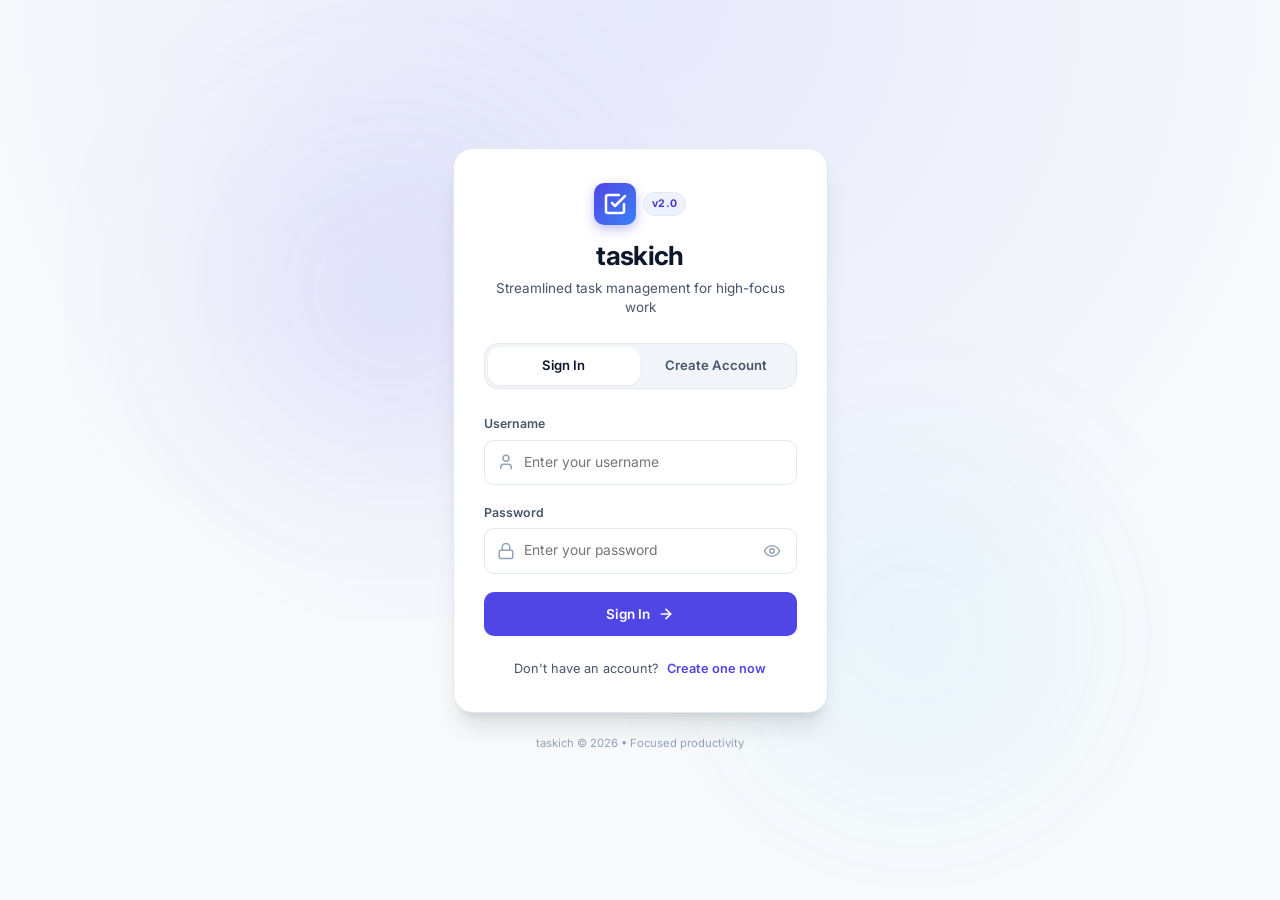
==== commit 9a0f5777: "redesign UI" ====
--- a/templates/login.html
+++ b/templates/login.html
@@ -3,99 +3,328 @@
 <head>
     <meta charset="UTF-8">
     <meta name="viewport" content="width=device-width, initial-scale=1.0">
-    <title>taskich - Login</title>
+    <title>taskich — Sign In</title>
+    <link rel="preconnect" href="https://fonts.googleapis.com">
+    <link rel="preconnect" href="https://fonts.gstatic.com" crossorigin>
+    <link href="https://fonts.googleapis.com/css2?family=Inter:wght@400;500;600;700&display=swap" rel="stylesheet">
     <link rel="stylesheet" href="/static/style.css">
 </head>
-<body>
+<body class="auth-body">
+    <!-- Ambient background glow elements -->
+    <div class="auth-ambient-glow auth-glow-1"></div>
+    <div class="auth-ambient-glow auth-glow-2"></div>
+
     <div class="auth-container">
         <div class="auth-card">
+            <!-- Brand Logo & Header -->
             <div class="auth-header">
-                <h1>📋 taskich</h1>
-                <p>Your personal task manager</p>
-            </div>
-            
-            <div id="loginSection">
-                <h2>Welcome Back</h2>
-                <form id="loginForm">
-                    <div class="form-group">
-                        <label for="loginUsername">Username</label>
-                        <input type="text" id="loginUsername" class="form-input" required>
-                    </div>
-                    <div class="form-group">
-                        <label for="loginPassword">Password</label>
-                        <input type="password" id="loginPassword" class="form-input" required>
-                    </div>
-                    <button type="submit" class="btn btn-primary btn-full">Login</button>
+                <div class="brand-badge">
+                    <div class="brand-icon">
+                        <svg width="24" height="24" viewBox="0 0 24 24" fill="none" stroke="currentColor" stroke-width="2.5" stroke-linecap="round" stroke-linejoin="round">
+                            <path d="m9 11 3 3L22 4"></path>
+                            <path d="M21 12v7a2 2 0 0 1-2 2H5a2 2 0 0 1-2-2V5a2 2 0 0 1 2-2h11"></path>
+                        </svg>
+                    </div>
+                    <span class="brand-pill">v2.0</span>
+                </div>
+                <h1 class="brand-title">taskich</h1>
+                <p class="brand-subtitle">Streamlined task management for high-focus work</p>
+            </div>
+
+            <!-- Segmented Tab Switch -->
+            <div class="auth-tabs" id="authTabs">
+                <button type="button" class="auth-tab-btn active" id="tabLoginBtn">Sign In</button>
+                <button type="button" class="auth-tab-btn" id="tabSignupBtn">Create Account</button>
+                <div class="auth-tab-slider"></div>
+            </div>
+
+            <!-- Login Section -->
+            <div id="loginSection" class="auth-form-wrapper active-section">
+                <form id="loginForm" class="auth-form" autocomplete="on">
+                    <div class="form-group">
+                        <label for="loginUsername" class="form-label">Username</label>
+                        <div class="input-with-icon">
+                            <span class="input-icon">
+                                <svg width="18" height="18" viewBox="0 0 24 24" fill="none" stroke="currentColor" stroke-width="2" stroke-linecap="round" stroke-linejoin="round">
+                                    <path d="M19 21v-2a4 4 0 0 0-4-4H9a4 4 0 0 0-4 4v2"></path>
+                                    <circle cx="12" cy="7" r="4"></circle>
+                                </svg>
+                            </span>
+                            <input 
+                                type="text" 
+                                id="loginUsername" 
+                                class="form-input" 
+                                placeholder="Enter your username" 
+                                required 
+                                autocomplete="username"
+                            >
+                        </div>
+                    </div>
+
+                    <div class="form-group">
+                        <div class="form-label-row">
+                            <label for="loginPassword" class="form-label">Password</label>
+                        </div>
+                        <div class="input-with-icon">
+                            <span class="input-icon">
+                                <svg width="18" height="18" viewBox="0 0 24 24" fill="none" stroke="currentColor" stroke-width="2" stroke-linecap="round" stroke-linejoin="round">
+                                    <rect width="18" height="11" x="3" y="11" rx="2" ry="2"></rect>
+                                    <path d="M7 11V7a5 5 0 0 1 10 0v4"></path>
+                                </svg>
+                            </span>
+                            <input 
+                                type="password" 
+                                id="loginPassword" 
+                                class="form-input" 
+                                placeholder="Enter your password" 
+                                required 
+                                autocomplete="current-password"
+                            >
+                            <button type="button" class="password-toggle" title="Toggle password visibility" data-target="loginPassword">
+                                <svg class="eye-open" width="18" height="18" viewBox="0 0 24 24" fill="none" stroke="currentColor" stroke-width="2" stroke-linecap="round" stroke-linejoin="round">
+                                    <path d="M2 12s3-7 10-7 10 7 10 7-3 7-10 7-10-7-10-7Z"></path>
+                                    <circle cx="12" cy="12" r="3"></circle>
+                                </svg>
+                                <svg class="eye-closed" width="18" height="18" viewBox="0 0 24 24" fill="none" stroke="currentColor" stroke-width="2" stroke-linecap="round" stroke-linejoin="round" style="display:none;">
+                                    <path d="m9.88 9.88 4.24 4.24"></path>
+                                    <path d="M10.73 5.08A10.43 10.43 0 0 1 12 5c7 0 10 7 10 7a13.16 13.16 0 0 1-1.67 2.68"></path>
+                                    <path d="M6.61 6.61A13.526 13.526 0 0 0 2 12s3 7 10 7a9.74 9.74 0 0 0 5.39-1.61"></path>
+                                    <line x1="2" x2="22" y1="2" y2="22"></line>
+                                </svg>
+                            </button>
+                        </div>
+                    </div>
+
+                    <div id="loginError" class="auth-error"></div>
+
+                    <button type="submit" class="btn btn-primary btn-full btn-submit" id="loginSubmitBtn">
+                        <span>Sign In</span>
+                        <svg width="16" height="16" viewBox="0 0 24 24" fill="none" stroke="currentColor" stroke-width="2.5" stroke-linecap="round" stroke-linejoin="round">
+                            <path d="M5 12h14"></path>
+                            <path d="m12 5 7 7-7 7"></path>
+                        </svg>
+                    </button>
                 </form>
-                <div id="loginError" class="auth-error"></div>
-                <div id="signupToggle" class="auth-toggle">
-                    Don't have an account? <a href="#" id="showSignup">Sign up</a>
+
+                <div id="signupToggle" class="auth-footer-prompt">
+                    <span>Don't have an account?</span>
+                    <a href="#" id="showSignup">Create one now</a>
                 </div>
             </div>
-            
-            <div id="signupSection" style="display: none;">
-                <h2>Create Account</h2>
-                <form id="signupForm">
-                    <div class="form-group">
-                        <label for="signupUsername">Username</label>
-                        <input type="text" id="signupUsername" class="form-input" required>
-                    </div>
-                    <div class="form-group">
-                        <label for="signupEmail">Email</label>
-                        <input type="email" id="signupEmail" class="form-input" required>
-                    </div>
-                    <div class="form-group">
-                        <label for="signupPassword">Password</label>
-                        <input type="password" id="signupPassword" class="form-input" minlength="6" required>
-                        <small class="form-hint">At least 6 characters</small>
-                    </div>
-                    <button type="submit" class="btn btn-primary btn-full">Sign Up</button>
+
+            <!-- Sign Up Section -->
+            <div id="signupSection" class="auth-form-wrapper" style="display: none;">
+                <form id="signupForm" class="auth-form" autocomplete="on">
+                    <div class="form-group">
+                        <label for="signupUsername" class="form-label">Username</label>
+                        <div class="input-with-icon">
+                            <span class="input-icon">
+                                <svg width="18" height="18" viewBox="0 0 24 24" fill="none" stroke="currentColor" stroke-width="2" stroke-linecap="round" stroke-linejoin="round">
+                                    <path d="M19 21v-2a4 4 0 0 0-4-4H9a4 4 0 0 0-4 4v2"></path>
+                                    <circle cx="12" cy="7" r="4"></circle>
+                                </svg>
+                            </span>
+                            <input 
+                                type="text" 
+                                id="signupUsername" 
+                                class="form-input" 
+                                placeholder="Choose a username" 
+                                required 
+                                autocomplete="username"
+                            >
+                        </div>
+                    </div>
+
+                    <div class="form-group">
+                        <label for="signupEmail" class="form-label">Email</label>
+                        <div class="input-with-icon">
+                            <span class="input-icon">
+                                <svg width="18" height="18" viewBox="0 0 24 24" fill="none" stroke="currentColor" stroke-width="2" stroke-linecap="round" stroke-linejoin="round">
+                                    <rect width="20" height="16" x="2" y="4" rx="2"></rect>
+                                    <path d="m22 7-8.97 5.7a1.94 1.94 0 0 1-2.06 0L2 7"></path>
+                                </svg>
+                            </span>
+                            <input 
+                                type="email" 
+                                id="signupEmail" 
+                                class="form-input" 
+                                placeholder="you@example.com" 
+                                required 
+                                autocomplete="email"
+                            >
+                        </div>
+                    </div>
+
+                    <div class="form-group">
+                        <label for="signupPassword" class="form-label">Password</label>
+                        <div class="input-with-icon">
+                            <span class="input-icon">
+                                <svg width="18" height="18" viewBox="0 0 24 24" fill="none" stroke="currentColor" stroke-width="2" stroke-linecap="round" stroke-linejoin="round">
+                                    <rect width="18" height="11" x="3" y="11" rx="2" ry="2"></rect>
+                                    <path d="M7 11V7a5 5 0 0 1 10 0v4"></path>
+                                </svg>
+                            </span>
+                            <input 
+                                type="password" 
+                                id="signupPassword" 
+                                class="form-input" 
+                                placeholder="At least 6 characters" 
+                                minlength="6" 
+                                required 
+                                autocomplete="new-password"
+                            >
+                            <button type="button" class="password-toggle" title="Toggle password visibility" data-target="signupPassword">
+                                <svg class="eye-open" width="18" height="18" viewBox="0 0 24 24" fill="none" stroke="currentColor" stroke-width="2" stroke-linecap="round" stroke-linejoin="round">
+                                    <path d="M2 12s3-7 10-7 10 7 10 7-3 7-10 7-10-7-10-7Z"></path>
+                                    <circle cx="12" cy="12" r="3"></circle>
+                                </svg>
+                                <svg class="eye-closed" width="18" height="18" viewBox="0 0 24 24" fill="none" stroke="currentColor" stroke-width="2" stroke-linecap="round" stroke-linejoin="round" style="display:none;">
+                                    <path d="m9.88 9.88 4.24 4.24"></path>
+                                    <path d="M10.73 5.08A10.43 10.43 0 0 1 12 5c7 0 10 7 10 7a13.16 13.16 0 0 1-1.67 2.68"></path>
+                                    <path d="M6.61 6.61A13.526 13.526 0 0 0 2 12s3 7 10 7a9.74 9.74 0 0 0 5.39-1.61"></path>
+                                    <line x1="2" x2="22" y1="2" y2="22"></line>
+                                </svg>
+                            </button>
+                        </div>
+                        <span class="form-hint">Must contain at least 6 characters</span>
+                    </div>
+
+                    <div id="signupError" class="auth-error"></div>
+
+                    <button type="submit" class="btn btn-primary btn-full btn-submit" id="signupSubmitBtn">
+                        <span>Create Account</span>
+                        <svg width="16" height="16" viewBox="0 0 24 24" fill="none" stroke="currentColor" stroke-width="2.5" stroke-linecap="round" stroke-linejoin="round">
+                            <path d="M5 12h14"></path>
+                            <path d="m12 5 7 7-7 7"></path>
+                        </svg>
+                    </button>
                 </form>
-                <div id="signupError" class="auth-error"></div>
-                <div class="auth-toggle">
-                    Already have an account? <a href="#" id="showLogin">Login</a>
+
+                <div class="auth-footer-prompt">
+                    <span>Already have an account?</span>
+                    <a href="#" id="showLogin">Sign in instead</a>
                 </div>
             </div>
-            
-            <div id="signupDisabled" style="display: none;">
-                <div class="auth-notice">
-                    <p>Sign ups are currently disabled.</p>
-                    <p>Please contact the administrator.</p>
+
+            <!-- Sign Up Disabled Notice -->
+            <div id="signupDisabled" class="auth-notice" style="display: none;">
+                <div class="notice-icon">
+                    <svg width="28" height="28" viewBox="0 0 24 24" fill="none" stroke="currentColor" stroke-width="2" stroke-linecap="round" stroke-linejoin="round">
+                        <circle cx="12" cy="12" r="10"></circle>
+                        <line x1="12" y1="8" x2="12" y2="12"></line>
+                        <line x1="12" y1="16" x2="12.01" y2="16"></line>
+                    </svg>
                 </div>
+                <h3>Sign ups currently closed</h3>
+                <p>Public registrations are disabled on this instance. Please contact the administrator for access.</p>
             </div>
         </div>
+
+        <footer class="auth-footer-meta">
+            <span>taskich &copy; 2026</span> &bull; <span>Focused productivity</span>
+        </footer>
     </div>
 
     <script>
         const allowSignups = {{ 'true' if allow_signups else 'false' }};
+        const loginSection = document.getElementById('loginSection');
+        const signupSection = document.getElementById('signupSection');
+        const tabLoginBtn = document.getElementById('tabLoginBtn');
+        const tabSignupBtn = document.getElementById('tabSignupBtn');
+        const authTabs = document.getElementById('authTabs');
         
+        function switchToTab(tab) {
+            if (tab === 'signup' && allowSignups) {
+                loginSection.style.display = 'none';
+                loginSection.classList.remove('active-section');
+                signupSection.style.display = 'block';
+                signupSection.classList.add('active-section');
+                tabLoginBtn.classList.remove('active');
+                tabSignupBtn.classList.add('active');
+                authTabs.classList.add('tab-right');
+                document.getElementById('signupUsername').focus();
+            } else {
+                signupSection.style.display = 'none';
+                signupSection.classList.remove('active-section');
+                loginSection.style.display = 'block';
+                loginSection.classList.add('active-section');
+                tabSignupBtn.classList.remove('active');
+                tabLoginBtn.classList.add('active');
+                authTabs.classList.remove('tab-right');
+                document.getElementById('loginUsername').focus();
+            }
+        }
+
         document.addEventListener('DOMContentLoaded', () => {
-            // Show/hide signup based on ALLOW_SIGNUPS
+            // Check system dark mode preference or stored dark mode
+            if (localStorage.getItem('darkMode') === 'true' || 
+               (!localStorage.getItem('darkMode') && window.matchMedia('(prefers-color-scheme: dark)').matches)) {
+                document.body.classList.add('dark-mode');
+            }
+
             if (!allowSignups) {
-                document.getElementById('signupSection').style.display = 'none';
-                document.getElementById('signupToggle').style.display = 'none';
-                document.getElementById('signupDisabled').style.display = 'block';
+                if (signupSection) signupSection.style.display = 'none';
+                if (tabSignupBtn) tabSignupBtn.style.display = 'none';
+                const signupToggle = document.getElementById('signupToggle');
+                if (signupToggle) signupToggle.style.display = 'none';
+                const signupDisabled = document.getElementById('signupDisabled');
+                if (signupDisabled) signupDisabled.style.display = 'block';
             }
         });
+
+        // Tab and link listeners
+        tabLoginBtn.addEventListener('click', () => switchToTab('login'));
+        tabSignupBtn.addEventListener('click', () => switchToTab('signup'));
         
-        document.getElementById('showSignup').addEventListener('click', (e) => {
-            e.preventDefault();
-            document.getElementById('loginSection').style.display = 'none';
-            document.getElementById('signupSection').style.display = 'block';
+        const showSignupLink = document.getElementById('showSignup');
+        if (showSignupLink) {
+            showSignupLink.addEventListener('click', (e) => {
+                e.preventDefault();
+                switchToTab('signup');
+            });
+        }
+        
+        const showLoginLink = document.getElementById('showLogin');
+        if (showLoginLink) {
+            showLoginLink.addEventListener('click', (e) => {
+                e.preventDefault();
+                switchToTab('login');
+            });
+        }
+
+        // Password visibility toggle
+        document.querySelectorAll('.password-toggle').forEach(button => {
+            button.addEventListener('click', () => {
+                const targetId = button.dataset.target;
+                const input = document.getElementById(targetId);
+                const eyeOpen = button.querySelector('.eye-open');
+                const eyeClosed = button.querySelector('.eye-closed');
+                
+                if (input.type === 'password') {
+                    input.type = 'text';
+                    eyeOpen.style.display = 'none';
+                    eyeClosed.style.display = 'block';
+                } else {
+                    input.type = 'password';
+                    eyeOpen.style.display = 'block';
+                    eyeClosed.style.display = 'none';
+                }
+            });
         });
-        
-        document.getElementById('showLogin').addEventListener('click', (e) => {
-            e.preventDefault();
-            document.getElementById('signupSection').style.display = 'none';
-            document.getElementById('loginSection').style.display = 'block';
-        });
-        
+
+        // Login submission
         document.getElementById('loginForm').addEventListener('submit', async (e) => {
             e.preventDefault();
-            const username = document.getElementById('loginUsername').value;
+            const username = document.getElementById('loginUsername').value.trim();
             const password = document.getElementById('loginPassword').value;
             const errorDiv = document.getElementById('loginError');
+            const submitBtn = document.getElementById('loginSubmitBtn');
             
+            errorDiv.textContent = '';
+            errorDiv.classList.remove('show');
+            submitBtn.disabled = true;
+            submitBtn.classList.add('loading');
+
             try {
                 const response = await fetch('/api/auth/login', {
                     method: 'POST',
@@ -107,20 +336,34 @@
                     window.location.href = '/';
                 } else {
                     const data = await response.json();
-                    errorDiv.textContent = data.error || 'Login failed';
+                    errorDiv.textContent = data.error || 'Invalid credentials. Please try again.';
+                    errorDiv.classList.add('show');
+                    triggerShake(errorDiv);
                 }
             } catch (err) {
-                errorDiv.textContent = 'Connection error. Please try again.';
+                errorDiv.textContent = 'Connection error. Please check your network and try again.';
+                errorDiv.classList.add('show');
+                triggerShake(errorDiv);
+            } finally {
+                submitBtn.disabled = false;
+                submitBtn.classList.remove('loading');
             }
         });
-        
+
+        // Sign up submission
         document.getElementById('signupForm').addEventListener('submit', async (e) => {
             e.preventDefault();
-            const username = document.getElementById('signupUsername').value;
-            const email = document.getElementById('signupEmail').value;
+            const username = document.getElementById('signupUsername').value.trim();
+            const email = document.getElementById('signupEmail').value.trim();
             const password = document.getElementById('signupPassword').value;
             const errorDiv = document.getElementById('signupError');
+            const submitBtn = document.getElementById('signupSubmitBtn');
             
+            errorDiv.textContent = '';
+            errorDiv.classList.remove('show');
+            submitBtn.disabled = true;
+            submitBtn.classList.add('loading');
+
             try {
                 const response = await fetch('/api/auth/signup', {
                     method: 'POST',
@@ -132,12 +375,25 @@
                     window.location.href = '/';
                 } else {
                     const data = await response.json();
-                    errorDiv.textContent = data.error || 'Sign up failed';
+                    errorDiv.textContent = data.error || 'Failed to create account. Please try again.';
+                    errorDiv.classList.add('show');
+                    triggerShake(errorDiv);
                 }
             } catch (err) {
-                errorDiv.textContent = 'Connection error. Please try again.';
+                errorDiv.textContent = 'Connection error. Please check your network and try again.';
+                errorDiv.classList.add('show');
+                triggerShake(errorDiv);
+            } finally {
+                submitBtn.disabled = false;
+                submitBtn.classList.remove('loading');
             }
         });
+
+        function triggerShake(element) {
+            element.classList.remove('shake');
+            void element.offsetWidth; // Force reflow
+            element.classList.add('shake');
+        }
     </script>
 </body>
 </html>
--- a/static/style.css
+++ b/static/style.css
@@ -1,616 +1,959 @@
-* {
+/* ==========================================================================
+   TASKICH 2026 DESIGN SYSTEM & STYLESHEET
+   A modern, focused, ultra-clean productivity interface
+   ========================================================================== */
+
+/* --- CSS Variables & Design Tokens --- */
+:root {
+    /* Font family */
+    --font-sans: 'Inter', -apple-system, BlinkMacSystemFont, 'Segoe UI', Roboto, Helvetica, Arial, sans-serif;
+    
+    /* Light Theme (Clean Crisp Zinc / Slate) */
+    --bg-canvas: #f8fafc;
+    --bg-surface: #ffffff;
+    --bg-surface-elevated: #ffffff;
+    --bg-subtle: #f1f5f9;
+    --bg-hover: #e2e8f0;
+    --bg-active: #cbd5e1;
+    
+    --border-subtle: #e2e8f0;
+    --border-strong: #cbd5e1;
+    --border-focus: #6366f1;
+    
+    --text-primary: #0f172a;
+    --text-secondary: #475569;
+    --text-tertiary: #94a3b8;
+    --text-inverse: #ffffff;
+    
+    /* Accents */
+    --accent-primary: #4f46e5;
+    --accent-hover: #4338ca;
+    --accent-active: #3730a3;
+    --accent-subtle: #eef2ff;
+    --accent-text: #4338ca;
+    --accent-ring: rgba(79, 70, 229, 0.2);
+    
+    /* Status Colors */
+    --success: #10b981;
+    --success-subtle: #ecfdf5;
+    --success-text: #047857;
+    --success-border: #a7f3d0;
+    
+    --danger: #ef4444;
+    --danger-hover: #dc2626;
+    --danger-subtle: #fef2f2;
+    --danger-text: #b91c1c;
+    --danger-border: #fecaca;
+    
+    --warning: #f59e0b;
+    --warning-subtle: #fffbeb;
+    --warning-text: #b45309;
+    --warning-border: #fde68a;
+    
+    /* Shadows */
+    --shadow-sm: 0 1px 2px 0 rgb(0 0 0 / 0.05);
+    --shadow-md: 0 4px 6px -1px rgb(0 0 0 / 0.07), 0 2px 4px -2px rgb(0 0 0 / 0.07);
+    --shadow-lg: 0 10px 15px -3px rgb(0 0 0 / 0.08), 0 4px 6px -4px rgb(0 0 0 / 0.08);
+    --shadow-xl: 0 20px 25px -5px rgb(0 0 0 / 0.1), 0 8px 10px -6px rgb(0 0 0 / 0.1);
+    --shadow-glow: 0 0 25px rgba(79, 70, 229, 0.25);
+    
+    /* Transitions */
+    --transition-fast: 150ms cubic-bezier(0.4, 0, 0.2, 1);
+    --transition-normal: 250ms cubic-bezier(0.4, 0, 0.2, 1);
+    --transition-spring: 300ms cubic-bezier(0.16, 1, 0.3, 1);
+    
+    /* Radii */
+    --radius-sm: 6px;
+    --radius-md: 10px;
+    --radius-lg: 14px;
+    --radius-xl: 20px;
+    --radius-full: 9999px;
+}
+
+/* Dark Theme (Obsidian Zinc & Luminescent Accents) */
+body.dark-mode {
+    --bg-canvas: #09090b;
+    --bg-surface: #121215;
+    --bg-surface-elevated: #18181b;
+    --bg-subtle: #1c1c22;
+    --bg-hover: #27272a;
+    --bg-active: #3f3f46;
+    
+    --border-subtle: rgba(255, 255, 255, 0.08);
+    --border-strong: rgba(255, 255, 255, 0.16);
+    --border-focus: #818cf8;
+    
+    --text-primary: #f4f4f5;
+    --text-secondary: #a1a1aa;
+    --text-tertiary: #71717a;
+    --text-inverse: #09090b;
+    
+    --accent-primary: #6366f1;
+    --accent-hover: #818cf8;
+    --accent-active: #4f46e5;
+    --accent-subtle: rgba(99, 102, 241, 0.15);
+    --accent-text: #a5b4fc;
+    --accent-ring: rgba(99, 102, 241, 0.3);
+    
+    --success: #34d399;
+    --success-subtle: rgba(52, 211, 153, 0.12);
+    --success-text: #6ee7b7;
+    --success-border: rgba(52, 211, 153, 0.25);
+    
+    --danger: #f87171;
+    --danger-hover: #ef4444;
+    --danger-subtle: rgba(248, 113, 113, 0.12);
+    --danger-text: #fca5a5;
+    --danger-border: rgba(248, 113, 113, 0.25);
+    
+    --warning: #fbbf24;
+    --warning-subtle: rgba(251, 191, 36, 0.12);
+    --warning-text: #fde68a;
+    --warning-border: rgba(251, 191, 36, 0.25);
+    
+    --shadow-sm: 0 1px 2px 0 rgb(0 0 0 / 0.4);
+    --shadow-md: 0 4px 10px rgb(0 0 0 / 0.5);
+    --shadow-lg: 0 12px 24px -4px rgb(0 0 0 / 0.6);
+    --shadow-xl: 0 24px 38px -6px rgb(0 0 0 / 0.7);
+    --shadow-glow: 0 0 30px rgba(99, 102, 241, 0.35);
+}
+
+/* --- Base Reset & Core Styles --- */
+*, *::before, *::after {
     margin: 0;
     padding: 0;
     box-sizing: border-box;
 }
 
-:root {
-    --primary-color: #4285f4;
-    --success-color: #34a853;
-    --danger-color: #ea4335;
-    --warning-color: #fbbc04;
-    --bg-primary: #ffffff;
-    --bg-secondary: #f8f9fa;
-    --text-primary: #202124;
-    --text-secondary: #5f6368;
-    --border-color: #dadce0;
-    --shadow: 0 1px 3px rgba(0, 0, 0, 0.12), 0 1px 2px rgba(0, 0, 0, 0.24);
-}
-
-body.dark-mode {
-    --bg-primary: #1e1e1e;
-    --bg-secondary: #2d2d2d;
-    --text-primary: #e8e8e8;
-    --text-secondary: #b0b0b0;
-    --border-color: #404040;
-    --shadow: 0 1px 3px rgba(0, 0, 0, 0.4), 0 1px 2px rgba(0, 0, 0, 0.5);
+html {
+    font-size: 15px;
+    height: 100%;
 }
 
 body {
-    font-family: -apple-system, BlinkMacSystemFont, 'Segoe UI', Roboto, Oxygen, Ubuntu, Cantarell, sans-serif;
-    background-color: #f1f1f1;
-    color: var(--text-primary);
-    line-height: 1.6;
-    transition: background-color 0.3s, color 0.3s;
-}
-
-body.dark-mode {
-    background-color: #1a1a1a;
-}
-
-.auth-container {
-    display: flex;
-    justify-content: center;
-    align-items: center;
+    font-family: var(--font-sans);
+    background-color: var(--bg-canvas);
+    color: var(--text-primary);
+    line-height: 1.5;
+    -webkit-font-smoothing: antialiased;
+    -moz-osx-font-smoothing: grayscale;
+    text-rendering: optimizeLegibility;
     min-height: 100vh;
     min-height: 100dvh;
-    padding: 1rem;
-    background: linear-gradient(135deg, var(--primary-color), #1a73e8);
+    transition: background-color var(--transition-normal), color var(--transition-normal);
+}
+
+button, input, textarea, select {
+    font: inherit;
+    color: inherit;
+}
+
+a {
+    color: var(--accent-primary);
+    text-decoration: none;
+    transition: color var(--transition-fast);
+}
+
+a:hover {
+    color: var(--accent-hover);
+    text-decoration: underline;
+}
+
+svg {
+    display: inline-block;
+    vertical-align: middle;
+    flex-shrink: 0;
+}
+
+/* --- Auth Page Styles --- */
+.auth-body {
+    display: flex;
+    justify-content: center;
+    align-items: center;
+    min-height: 100vh;
+    min-height: 100dvh;
+    position: relative;
+    overflow-x: hidden;
+    background: radial-gradient(circle at 50% 0%, rgba(99, 102, 241, 0.12) 0%, transparent 65%),
+                var(--bg-canvas);
+}
+
+.auth-ambient-glow {
+    position: absolute;
+    border-radius: 50%;
+    filter: blur(100px);
+    pointer-events: none;
+    z-index: 0;
+    opacity: 0.6;
+}
+
+.auth-glow-1 {
+    width: 400px;
+    height: 400px;
+    background: radial-gradient(circle, rgba(79, 70, 229, 0.25), transparent);
+    top: 10%;
+    left: 15%;
+}
+
+.auth-glow-2 {
+    width: 350px;
+    height: 350px;
+    background: radial-gradient(circle, rgba(14, 165, 233, 0.2), transparent);
+    bottom: 10%;
+    right: 15%;
+}
+
+.auth-container {
+    position: relative;
+    z-index: 1;
+    width: 100%;
+    max-width: 420px;
+    padding: 1.5rem;
+    display: flex;
+    flex-direction: column;
+    align-items: center;
 }
 
 .auth-card {
-    background: var(--bg-primary);
-    border-radius: 16px;
-    padding: 2.5rem;
     width: 100%;
-    max-width: 400px;
-    box-shadow: 0 10px 40px rgba(0, 0, 0, 0.2);
+    background: var(--bg-surface);
+    border: 1px solid var(--border-subtle);
+    border-radius: var(--radius-xl);
+    padding: 2.25rem 2rem;
+    box-shadow: var(--shadow-xl);
+    backdrop-filter: blur(20px);
+    transition: transform var(--transition-normal), box-shadow var(--transition-normal);
 }
 
 .auth-header {
     text-align: center;
-    margin-bottom: 2rem;
-}
-
-.auth-header h1 {
-    font-size: 2rem;
-    margin-bottom: 0.5rem;
-    color: var(--text-primary);
-}
-
-.auth-header p {
-    font-size: 1rem;
+    margin-bottom: 1.75rem;
+}
+
+.brand-badge {
+    display: inline-flex;
+    align-items: center;
+    gap: 0.5rem;
+    margin-bottom: 0.75rem;
+}
+
+.brand-icon {
+    width: 42px;
+    height: 42px;
+    border-radius: var(--radius-md);
+    background: linear-gradient(135deg, var(--accent-primary), #3b82f6);
+    color: #ffffff;
+    display: flex;
+    align-items: center;
+    justify-content: center;
+    box-shadow: 0 4px 12px rgba(79, 70, 229, 0.35);
+}
+
+.brand-pill {
+    font-size: 0.7rem;
+    font-weight: 700;
+    letter-spacing: 0.05em;
+    padding: 0.2rem 0.5rem;
+    border-radius: var(--radius-full);
+    background: var(--accent-subtle);
+    color: var(--accent-text);
+    border: 1px solid var(--border-subtle);
+}
+
+.brand-title {
+    font-size: 1.75rem;
+    font-weight: 700;
+    letter-spacing: -0.025em;
+    color: var(--text-primary);
+    margin-bottom: 0.25rem;
+}
+
+.brand-subtitle {
+    font-size: 0.9rem;
     color: var(--text-secondary);
-}
-
-.auth-card h2 {
-    font-size: 1.5rem;
-    margin-bottom: 1.5rem;
-    color: var(--text-primary);
-    text-align: center;
-}
-
-.auth-error {
-    color: var(--danger-color);
-    text-align: center;
-    margin-top: 1rem;
-    font-size: 0.9rem;
-}
-
-.auth-toggle {
-    text-align: center;
-    margin-top: 1.5rem;
-    color: var(--text-secondary);
-}
-
-.auth-toggle a {
-    color: var(--primary-color);
-    text-decoration: none;
-    font-weight: 500;
-}
-
-.auth-toggle a:hover {
-    text-decoration: underline;
-}
-
-.auth-notice {
-    text-align: center;
-    padding: 2rem;
-    color: var(--text-secondary);
-}
-
-.auth-notice p {
-    margin-bottom: 0.5rem;
-}
-
-.form-hint {
-    font-size: 0.8rem;
-    color: var(--text-secondary);
-    margin-top: 0.25rem;
-}
-
-.btn-full {
-    width: 100%;
-}
-
-.username-display {
-    color: white;
-    font-weight: 500;
-    margin-right: 1rem;
-}
-
-.header-actions {
-    display: flex;
-    align-items: center;
-    gap: 0.75rem;
-}
-
-.logout-btn {
-    background-color: rgba(255, 255, 255, 0.2);
-    color: white;
-    border: 1px solid rgba(255, 255, 255, 0.3);
-}
-
-.container {
-    display: flex;
-    flex-direction: column;
-    height: 100vh;
-    height: 100dvh;
-}
-
-.header {
-    background: linear-gradient(135deg, var(--primary-color), #1a73e8);
-    color: white;
-    padding: 1.5rem 2rem;
-    box-shadow: var(--shadow);
-}
-
-.header-content {
-    display: flex;
-    justify-content: space-between;
-    align-items: center;
-}
-
-.header-title {
-    text-align: center;
+    line-height: 1.4;
+}
+
+/* Auth Tabs */
+.auth-tabs {
+    display: flex;
+    position: relative;
+    background: var(--bg-subtle);
+    border-radius: var(--radius-lg);
+    padding: 3px;
+    margin-bottom: 1.75rem;
+    border: 1px solid var(--border-subtle);
+}
+
+.auth-tab-btn {
     flex: 1;
-}
-
-.header h1 {
-    font-size: 2.5rem;
-    margin-bottom: 0.5rem;
-}
-
-.header p {
-    font-size: 1rem;
-    opacity: 0.9;
-}
-
-.dark-mode-toggle {
-    background-color: rgba(255, 255, 255, 0.2);
-    color: white;
-    border: 1px solid rgba(255, 255, 255, 0.3);
-    padding: 0.5rem 1rem;
-    border-radius: 6px;
-    cursor: pointer;
-    font-weight: 500;
-    transition: all 0.2s;
-    font-size: 0.9rem;
-    white-space: nowrap;
-}
-
-.dark-mode-toggle:hover {
-    background-color: rgba(255, 255, 255, 0.3);
-}
-
-.content {
-    display: flex;
-    flex: 1;
-}
-
-.sidebar {
-    width: 220px;
-    background-color: var(--bg-secondary);
-    border-right: 1px solid var(--border-color);
-    padding: 1.5rem;
-    overflow-y: auto;
-}
-
-.sidebar h3 {
+    position: relative;
+    z-index: 1;
+    padding: 0.6rem 1rem;
     font-size: 0.875rem;
     font-weight: 600;
     color: var(--text-secondary);
-    margin-bottom: 1rem;
+    border: none;
+    background: transparent;
+    cursor: pointer;
+    border-radius: calc(var(--radius-lg) - 2px);
+    transition: color var(--transition-fast);
+}
+
+.auth-tab-btn.active {
+    color: var(--text-primary);
+}
+
+.auth-tab-slider {
+    position: absolute;
+    top: 3px;
+    left: 3px;
+    width: calc(50% - 3px);
+    height: calc(100% - 6px);
+    background: var(--bg-surface);
+    border-radius: calc(var(--radius-lg) - 2px);
+    box-shadow: var(--shadow-sm);
+    transition: transform var(--transition-spring);
+}
+
+.auth-tabs.tab-right .auth-tab-slider {
+    transform: translateX(100%);
+}
+
+/* Form Styles */
+.form-group {
+    margin-bottom: 1.25rem;
+}
+
+.form-label {
+    display: block;
+    font-size: 0.825rem;
+    font-weight: 600;
+    color: var(--text-secondary);
+    margin-bottom: 0.4rem;
+}
+
+.form-label-row {
+    display: flex;
+    justify-content: space-between;
+    align-items: center;
+}
+
+.input-with-icon {
+    position: relative;
+    display: flex;
+    align-items: center;
+}
+
+.input-icon {
+    position: absolute;
+    left: 0.9rem;
+    color: var(--text-tertiary);
+    pointer-events: none;
+    display: flex;
+    align-items: center;
+    transition: color var(--transition-fast);
+}
+
+.form-input {
+    width: 100%;
+    padding: 0.75rem 0.9rem;
+    background: var(--bg-surface);
+    border: 1px solid var(--border-subtle);
+    border-radius: var(--radius-md);
+    color: var(--text-primary);
+    font-size: 0.925rem;
+    transition: border-color var(--transition-fast), box-shadow var(--transition-fast), background-color var(--transition-fast);
+}
+
+.input-with-icon .form-input {
+    padding-left: 2.6rem;
+    padding-right: 2.5rem;
+}
+
+.form-input:focus {
+    outline: none;
+    border-color: var(--border-focus);
+    box-shadow: 0 0 0 3px var(--accent-ring);
+}
+
+.input-with-icon:focus-within .input-icon {
+    color: var(--accent-primary);
+}
+
+.password-toggle {
+    position: absolute;
+    right: 0.75rem;
+    background: transparent;
+    border: none;
+    color: var(--text-tertiary);
+    cursor: pointer;
+    padding: 0.3rem;
+    border-radius: var(--radius-sm);
+    display: flex;
+    align-items: center;
+    justify-content: center;
+    transition: color var(--transition-fast);
+}
+
+.password-toggle:hover {
+    color: var(--text-primary);
+}
+
+.form-hint {
+    display: block;
+    font-size: 0.775rem;
+    color: var(--text-tertiary);
+    margin-top: 0.35rem;
+}
+
+.auth-error {
+    display: none;
+    padding: 0.65rem 0.9rem;
+    background: var(--danger-subtle);
+    border: 1px solid var(--danger-border);
+    color: var(--danger-text);
+    border-radius: var(--radius-md);
+    font-size: 0.85rem;
+    margin-bottom: 1.25rem;
+    text-align: center;
+    animation: fadeIn 0.2s ease-out;
+}
+
+.auth-error.show {
+    display: block;
+}
+
+.auth-footer-prompt {
+    margin-top: 1.5rem;
+    text-align: center;
+    font-size: 0.85rem;
+    color: var(--text-secondary);
+}
+
+.auth-footer-prompt a {
+    font-weight: 600;
+    margin-left: 0.25rem;
+}
+
+.auth-footer-meta {
+    margin-top: 1.5rem;
+    font-size: 0.75rem;
+    color: var(--text-tertiary);
+    text-align: center;
+}
+
+.auth-notice {
+    text-align: center;
+    padding: 2rem 1rem;
+    background: var(--bg-subtle);
+    border-radius: var(--radius-lg);
+    border: 1px dashed var(--border-strong);
+}
+
+.notice-icon {
+    color: var(--warning);
+    margin-bottom: 0.75rem;
+}
+
+.auth-notice h3 {
+    font-size: 1.1rem;
+    font-weight: 600;
+    color: var(--text-primary);
+    margin-bottom: 0.5rem;
+}
+
+.auth-notice p {
+    font-size: 0.85rem;
+    color: var(--text-secondary);
+}
+
+/* Shake Animation */
+@keyframes shake {
+    0%, 100% { transform: translateX(0); }
+    20%, 60% { transform: translateX(-6px); }
+    40%, 80% { transform: translateX(6px); }
+}
+
+.shake {
+    animation: shake 0.4s ease-in-out;
+}
+
+/* --- Buttons System --- */
+.btn {
+    display: inline-flex;
+    align-items: center;
+    justify-content: center;
+    gap: 0.5rem;
+    padding: 0.65rem 1.25rem;
+    font-size: 0.9rem;
+    font-weight: 600;
+    border-radius: var(--radius-md);
+    border: 1px solid transparent;
+    cursor: pointer;
+    transition: all var(--transition-fast);
+    user-select: none;
+    white-space: nowrap;
+}
+
+.btn:active {
+    transform: scale(0.98);
+}
+
+.btn:focus-visible {
+    outline: none;
+    box-shadow: 0 0 0 3px var(--accent-ring);
+}
+
+.btn-primary {
+    background-color: var(--accent-primary);
+    color: #ffffff;
+    box-shadow: var(--shadow-sm);
+}
+
+.btn-primary:hover {
+    background-color: var(--accent-hover);
+    box-shadow: 0 4px 12px rgba(79, 70, 229, 0.35);
+}
+
+.btn-secondary {
+    background-color: var(--bg-surface);
+    color: var(--text-primary);
+    border-color: var(--border-subtle);
+}
+
+.btn-secondary:hover {
+    background-color: var(--bg-subtle);
+    border-color: var(--border-strong);
+}
+
+.btn-danger {
+    background-color: var(--danger);
+    color: #ffffff;
+}
+
+.btn-danger:hover {
+    background-color: var(--danger-hover);
+    box-shadow: 0 4px 12px rgba(239, 68, 68, 0.35);
+}
+
+.btn-ghost-danger {
+    background-color: transparent;
+    color: var(--danger);
+    border-color: transparent;
+}
+
+.btn-ghost-danger:hover {
+    background-color: var(--danger-subtle);
+    color: var(--danger-text);
+}
+
+.btn-small {
+    padding: 0.45rem 0.85rem;
+    font-size: 0.8rem;
+    border-radius: var(--radius-sm);
+}
+
+.btn-full {
+    width: 100%;
+}
+
+.btn-submit {
+    height: 44px;
+}
+
+/* Icon Buttons */
+.icon-btn {
+    width: 36px;
+    height: 36px;
+    display: inline-flex;
+    align-items: center;
+    justify-content: center;
+    border-radius: var(--radius-md);
+    background: transparent;
+    border: 1px solid transparent;
+    color: var(--text-secondary);
+    cursor: pointer;
+    transition: all var(--transition-fast);
+}
+
+.icon-btn:hover {
+    background: var(--bg-hover);
+    color: var(--text-primary);
+}
+
+.icon-btn:active {
+    transform: scale(0.95);
+}
+
+/* --- Main Application Layout --- */
+.app-body {
+    display: flex;
+    flex-direction: column;
+    min-height: 100vh;
+    min-height: 100dvh;
+    background-color: var(--bg-canvas);
+}
+
+.app-layout {
+    display: flex;
+    flex-direction: column;
+    flex: 1;
+    height: 100vh;
+    height: 100dvh;
+    overflow: hidden;
+}
+
+/* Sticky Top Navigation */
+.top-nav {
+    position: sticky;
+    top: 0;
+    z-index: 100;
+    background: var(--bg-surface);
+    border-bottom: 1px solid var(--border-subtle);
+    backdrop-filter: blur(16px);
+}
+
+.top-nav-inner {
+    max-width: 1400px;
+    margin: 0 auto;
+    padding: 0.75rem 1.5rem;
+    display: flex;
+    align-items: center;
+    justify-content: space-between;
+}
+
+.nav-brand {
+    display: flex;
+    align-items: center;
+    gap: 0.6rem;
+}
+
+.nav-brand .brand-icon {
+    width: 32px;
+    height: 32px;
+    border-radius: var(--radius-sm);
+}
+
+.nav-brand .brand-title {
+    font-size: 1.25rem;
+    font-weight: 700;
+    letter-spacing: -0.02em;
+    color: var(--text-primary);
+    margin: 0;
+}
+
+.nav-brand .brand-badge {
+    font-size: 0.65rem;
+    font-weight: 700;
+    padding: 0.15rem 0.45rem;
+    border-radius: var(--radius-full);
+    background: var(--accent-subtle);
+    color: var(--accent-text);
+    border: 1px solid var(--border-subtle);
+}
+
+.nav-user-actions {
+    display: flex;
+    align-items: center;
+    gap: 0.5rem;
+}
+
+.user-pill {
+    display: flex;
+    align-items: center;
+    gap: 0.5rem;
+    background: var(--bg-subtle);
+    border: 1px solid var(--border-subtle);
+    padding: 0.35rem 0.75rem;
+    border-radius: var(--radius-full);
+    font-size: 0.85rem;
+    font-weight: 500;
+    color: var(--text-primary);
+}
+
+.user-avatar {
+    width: 22px;
+    height: 22px;
+    border-radius: 50%;
+    background: var(--accent-subtle);
+    color: var(--accent-primary);
+    display: flex;
+    align-items: center;
+    justify-content: center;
+}
+
+/* Workspace Grid */
+.workspace {
+    display: flex;
+    flex: 1;
+    overflow: hidden;
+    max-width: 1400px;
+    width: 100%;
+    margin: 0 auto;
+}
+
+/* Sidebar Navigation */
+.sidebar {
+    width: 260px;
+    flex-shrink: 0;
+    background: var(--bg-surface);
+    border-right: 1px solid var(--border-subtle);
+    padding: 1.5rem 1rem;
+    display: flex;
+    flex-direction: column;
+    justify-content: space-between;
+    overflow-y: auto;
+}
+
+.sidebar-heading {
+    display: block;
+    font-size: 0.7rem;
+    font-weight: 700;
     text-transform: uppercase;
-}
-
-.filters {
+    letter-spacing: 0.08em;
+    color: var(--text-tertiary);
+    margin-bottom: 0.75rem;
+    padding-left: 0.75rem;
+}
+
+.sidebar-nav {
     display: flex;
     flex-direction: column;
-    gap: 0.5rem;
-}
-
-.filter-btn {
+    gap: 0.35rem;
+}
+
+.sidebar .filter-btn {
+    display: flex;
+    align-items: center;
+    justify-content: space-between;
+    width: 100%;
+    padding: 0.65rem 0.85rem;
+    background: transparent;
+    border: none;
+    border-radius: var(--radius-md);
+    color: var(--text-secondary);
+    font-size: 0.9rem;
+    font-weight: 500;
+    cursor: pointer;
+    transition: all var(--transition-fast);
+    text-align: left;
+}
+
+.nav-btn-content {
+    display: flex;
+    align-items: center;
+    gap: 0.75rem;
+}
+
+.nav-icon {
+    color: var(--text-tertiary);
+    transition: color var(--transition-fast);
+}
+
+.nav-badge {
+    font-size: 0.75rem;
+    font-weight: 600;
+    padding: 0.15rem 0.5rem;
+    border-radius: var(--radius-full);
+    background: var(--bg-subtle);
+    color: var(--text-tertiary);
+    transition: all var(--transition-fast);
+}
+
+.sidebar .filter-btn:hover {
+    background: var(--bg-hover);
+    color: var(--text-primary);
+}
+
+.sidebar .filter-btn:hover .nav-icon {
+    color: var(--text-primary);
+}
+
+.sidebar .filter-btn.active {
+    background: var(--accent-subtle);
+    color: var(--accent-text);
+    font-weight: 600;
+}
+
+.sidebar .filter-btn.active .nav-icon {
+    color: var(--accent-primary);
+}
+
+.sidebar .filter-btn.active .nav-badge {
+    background: var(--accent-primary);
+    color: #ffffff;
+}
+
+/* Sidebar Productivity Card */
+.sidebar-productivity-card {
+    background: var(--bg-subtle);
+    border: 1px solid var(--border-subtle);
+    border-radius: var(--radius-lg);
+    padding: 1rem;
+}
+
+.productivity-header {
+    display: flex;
+    justify-content: space-between;
+    align-items: center;
+    margin-bottom: 0.65rem;
+}
+
+.productivity-title {
+    font-size: 0.8rem;
+    font-weight: 600;
+    color: var(--text-secondary);
+}
+
+.productivity-percent {
+    font-size: 0.85rem;
+    font-weight: 700;
+    color: var(--accent-primary);
+}
+
+.progress-track {
+    width: 100%;
+    height: 6px;
+    background: var(--border-subtle);
+    border-radius: var(--radius-full);
+    overflow: hidden;
+    margin-bottom: 0.5rem;
+}
+
+.progress-bar {
+    height: 100%;
+    background: linear-gradient(90deg, var(--accent-primary), #3b82f6);
+    border-radius: var(--radius-full);
+    transition: width 0.4s ease-out;
+}
+
+.productivity-caption {
+    font-size: 0.75rem;
+    color: var(--text-tertiary);
+}
+
+/* --- Main Canvas & Task Management --- */
+.main-canvas {
+    flex: 1;
+    display: flex;
+    flex-direction: column;
+    overflow-y: auto;
+    padding: 1.5rem 2rem;
+    gap: 1.5rem;
+}
+
+/* Quick Add Task Composer */
+.composer-container {
+    width: 100%;
+}
+
+.composer-card {
+    background: var(--bg-surface);
+    border: 1px solid var(--border-subtle);
+    border-radius: var(--radius-xl);
+    box-shadow: var(--shadow-md);
     padding: 0.75rem 1rem;
-    border: none;
-    background-color: transparent;
-    color: var(--text-primary);
-    cursor: pointer;
-    border-radius: 8px;
-    text-align: left;
-    font-size: 0.95rem;
-    transition: all 0.2s;
-}
-
-.filter-btn:hover {
-    background-color: rgba(0, 0, 0, 0.05);
-}
-
-.filter-btn.active {
-    background-color: var(--primary-color);
-    color: white;
-    font-weight: 500;
-}
-
-.main {
+    transition: all var(--transition-normal);
+}
+
+.composer-card:focus-within {
+    border-color: var(--border-focus);
+    box-shadow: 0 0 0 3px var(--accent-ring), var(--shadow-md);
+}
+
+.composer-primary-row {
+    display: flex;
+    align-items: center;
+    gap: 0.75rem;
+}
+
+.composer-input-wrapper {
     flex: 1;
     display: flex;
-    flex-direction: column;
-}
-
-.task-input-section {
-    background-color: var(--bg-primary);
-    padding: 2rem;
-    border-bottom: 1px solid var(--border-color);
-    box-shadow: var(--shadow);
-}
-
-.form-group {
-    margin-bottom: 1rem;
-}
-
-.form-group label {
-    display: block;
-    font-weight: 500;
-    margin-bottom: 0.5rem;
-    color: var(--text-primary);
-    font-size: 0.875rem;
-}
-
-.form-row {
-    display: grid;
-    grid-template-columns: 1fr 1fr;
-    gap: 1rem;
-    margin-bottom: 1rem;
+    align-items: center;
+    gap: 0.75rem;
+}
+
+.composer-icon {
+    color: var(--accent-primary);
+    display: flex;
+    align-items: center;
 }
 
 .task-input-title {
     width: 100%;
-    padding: 1rem;
-    font-size: 1.1rem;
-    border: 2px solid var(--border-color);
-    border-radius: 8px;
-    transition: border-color 0.2s;
+    border: none;
+    background: transparent;
+    font-size: 1rem;
+    font-weight: 500;
+    color: var(--text-primary);
+    padding: 0.4rem 0;
 }
 
 .task-input-title:focus {
     outline: none;
-    border-color: var(--primary-color);
-}
-
-.task-input-description {
-    width: 100%;
-    padding: 0.75rem;
-    border: 1px solid var(--border-color);
-    border-radius: 8px;
-    font-family: inherit;
-    font-size: 0.95rem;
-    resize: vertical;
-    transition: border-color 0.2s;
-}
-
-.task-input-description:focus {
-    outline: none;
-    border-color: var(--primary-color);
-}
-
-.form-input {
-    width: 100%;
-    padding: 0.75rem;
-    border: 1px solid var(--border-color);
-    border-radius: 8px;
-    font-family: inherit;
-    font-size: 0.95rem;
-    transition: border-color 0.2s;
-}
-
-.form-input:focus {
-    outline: none;
-    border-color: var(--primary-color);
-}
-
-.btn {
-    padding: 0.75rem 1.5rem;
-    border: none;
-    border-radius: 8px;
+}
+
+.task-input-title::placeholder {
+    color: var(--text-tertiary);
+}
+
+.composer-primary-actions {
+    display: flex;
+    align-items: center;
+    gap: 0.5rem;
+}
+
+.btn-toggle-drawer {
+    display: flex;
+    align-items: center;
+    gap: 0.35rem;
+    padding: 0.45rem 0.75rem;
+    border-radius: var(--radius-md);
+    border: 1px solid var(--border-subtle);
+    background: var(--bg-subtle);
+    color: var(--text-secondary);
+    font-size: 0.8rem;
     font-weight: 500;
     cursor: pointer;
-    transition: all 0.2s;
-    font-size: 0.95rem;
-}
-
-.btn-primary {
-    background-color: var(--primary-color);
-    color: white;
-}
-
-.btn-primary:hover {
-    background-color: #1a73e8;
-    box-shadow: var(--shadow);
-}
-
-.btn-secondary {
-    background-color: var(--bg-secondary);
-    color: var(--text-primary);
-    border: 1px solid var(--border-color);
-}
-
-.btn-secondary:hover {
-    background-color: #e8e8e8;
-}
-
-.btn-danger {
-    background-color: var(--danger-color);
-    color: white;
-}
-
-.btn-danger:hover {
-    background-color: #d33425;
-}
-
-.btn-success {
-    background-color: var(--success-color);
-    color: white;
-}
-
-.btn-success:hover {
-    background-color: #2d9e47;
-}
-
-.btn-small {
+    transition: all var(--transition-fast);
+}
+
+.btn-toggle-drawer:hover {
+    background: var(--bg-hover);
+    color: var(--text-primary);
+}
+
+.btn-toggle-drawer svg {
+    transition: transform var(--transition-normal);
+}
+
+.btn-toggle-drawer.active svg {
+    transform: rotate(180deg);
+}
+
+.btn-add-task {
     padding: 0.5rem 1rem;
-    font-size: 0.85rem;
-}
-
-.tasks-section {
-    flex: 1;
-    display: flex;
-    flex-direction: column;
-    overflow: hidden;
-}
-
-.tasks-header {
-    display: flex;
-    justify-content: space-between;
-    align-items: center;
-    padding: 1.5rem 2rem;
-    border-bottom: 1px solid var(--border-color);
-    background-color: var(--bg-secondary);
-}
-
-.tasks-header h2 {
-    font-size: 1.5rem;
-    color: var(--text-primary);
-}
-
-.tasks-header-actions {
-    display: flex;
-    gap: 1rem;
-    align-items: center;
-}
-
-.task-count {
-    background-color: var(--primary-color);
-    color: white;
-    padding: 0.25rem 0.75rem;
-    border-radius: 20px;
-    font-size: 0.875rem;
-    font-weight: 500;
-}
-
-.tasks-list {
-    flex: 1;
-    padding: 1rem;
-}
-
-.task-item {
-    background-color: var(--bg-primary);
-    padding: 1.25rem;
-    margin-bottom: 0.75rem;
-    border-radius: 8px;
-    border-left: 4px solid var(--primary-color);
-    box-shadow: 0 1px 2px rgba(0, 0, 0, 0.1);
-    transition: all 0.2s;
-    cursor: pointer;
-}
-
-.task-item:hover {
-    box-shadow: var(--shadow);
-    transform: translateY(-2px);
-}
-
-.task-item.completed {
-    opacity: 0.6;
-    border-left-color: var(--success-color);
-}
-
-.task-item.completed .task-title {
-    text-decoration: line-through;
-    color: var(--text-secondary);
-}
-
-.task-item.overdue {
-    border-left-color: var(--danger-color);
-}
-
-.task-header {
-    display: flex;
-    justify-content: space-between;
-    align-items: flex-start;
-    margin-bottom: 0.75rem;
-}
-
-.task-title {
-    font-size: 1.1rem;
-    font-weight: 500;
-    color: var(--text-primary);
-    flex: 1;
-}
-
-.task-checkbox {
-    width: 24px;
-    height: 24px;
-    cursor: pointer;
-    margin-right: 1rem;
-    accent-color: var(--success-color);
-}
-
-.task-meta {
-    display: flex;
-    gap: 1rem;
-    font-size: 0.85rem;
-    color: var(--text-secondary);
-    margin-bottom: 0.75rem;
-    flex-wrap: wrap;
-}
-
-.task-meta-item {
-    display: flex;
-    align-items: center;
-    gap: 0.35rem;
-}
-
-.task-description {
-    color: var(--text-secondary);
-    font-size: 0.95rem;
-    margin-bottom: 0.75rem;
-    line-height: 1.4;
-}
-
-.task-badge {
-    display: inline-block;
-    padding: 0.25rem 0.75rem;
-    border-radius: 20px;
-    font-size: 0.75rem;
-    font-weight: 500;
-    margin-right: 0.5rem;
-}
-
-.badge-recurring {
-    background-color: rgba(251, 188, 4, 0.1);
-    color: #b07c00;
-}
-
-.badge-overdue {
-    background-color: rgba(234, 67, 53, 0.1);
-    color: #b30b0b;
-}
-
-.task-actions {
-    display: flex;
-    gap: 0.5rem;
-}
-
-.task-actions button {
-    padding: 0.4rem 0.8rem;
-    font-size: 0.8rem;
-    border: none;
-    border-radius: 4px;
-    cursor: pointer;
-    transition: all 0.2s;
-}
-
-.action-edit {
-    background-color: rgba(66, 133, 244, 0.1);
-    color: var(--primary-color);
-}
-
-.action-edit:hover {
-    background-color: rgba(66, 133, 244, 0.2);
-}
-
-.action-delete {
-    background-color: rgba(234, 67, 53, 0.1);
-    color: var(--danger-color);
-}
-
-.action-delete:hover {
-    background-color: rgba(234, 67, 53, 0.2);
-}
-
-.action-delete-icon {
-    background: none;
-    border: none;
-    color: var(--text-secondary);
-    cursor: pointer;
-    padding: 0.4rem;
-    font-size: 1rem;
-    transition: all 0.2s;
-    display: flex;
-    align-items: center;
-    justify-content: center;
-}
-
-.action-delete-icon:hover {
-    color: var(--danger-color);
-}
-
-.empty-state {
-    text-align: center;
-    padding: 3rem 1rem;
-    color: var(--text-secondary);
-}
-
-.empty-state p {
-    font-size: 1.1rem;
-}
-
-/* Modal Styles */
-.modal {
+}
+
+/* Composer Drawer */
+.composer-drawer {
     display: none;
-    position: fixed;
-    top: 0;
-    left: 0;
-    width: 100%;
-    height: 100%;
-    background-color: rgba(0, 0, 0, 0.4);
-    backdrop-filter: blur(4px);
-    z-index: 1000;
-    align-items: center;
-    justify-content: center;
-    animation: fadeInBackdrop 0.2s ease-out;
-}
-
-@keyframes fadeInBackdrop {
-    from {
-        backdrop-filter: blur(0px);
-        background-color: rgba(0, 0, 0, 0);
-    }
-    to {
-        backdrop-filter: blur(4px);
-        background-color: rgba(0, 0, 0, 0.4);
-    }
-}
-
-.modal.active {
-    display: flex;
-}
-
-.modal-content {
-    background-color: var(--bg-primary);
-    border-radius: 12px;
-    box-shadow: 0 5px 40px rgba(0, 0, 0, 0.3);
-    max-width: 500px;
-    width: 90%;
-    max-height: 90vh;
-    overflow-y: auto;
-    animation: slideInModal 0.3s ease-out;
-}
-
-@keyframes slideInModal {
+    padding-top: 1rem;
+    margin-top: 0.75rem;
+    border-top: 1px solid var(--border-subtle);
+    animation: slideDown 0.2s ease-out;
+}
+
+.composer-drawer.open {
+    display: block;
+}
+
+@keyframes slideDown {
     from {
         opacity: 0;
-        transform: translateY(-20px);
+        transform: translateY(-8px);
     }
     to {
         opacity: 1;
@@ -618,34 +961,420 @@
     }
 }
 
+.composer-field-group {
+    margin-bottom: 0.9rem;
+}
+
+.drawer-label {
+    display: flex;
+    align-items: center;
+    gap: 0.4rem;
+    font-size: 0.8rem;
+    font-weight: 600;
+    color: var(--text-secondary);
+    margin-bottom: 0.35rem;
+}
+
+.task-input-description {
+    width: 100%;
+    padding: 0.65rem 0.85rem;
+    border: 1px solid var(--border-subtle);
+    border-radius: var(--radius-md);
+    background: var(--bg-subtle);
+    color: var(--text-primary);
+    font-size: 0.875rem;
+    resize: vertical;
+    transition: all var(--transition-fast);
+}
+
+.task-input-description:focus {
+    outline: none;
+    border-color: var(--border-focus);
+    background: var(--bg-surface);
+}
+
+.composer-grid-fields {
+    display: grid;
+    grid-template-columns: 1fr 1fr;
+    gap: 1rem;
+}
+
+.custom-select {
+    cursor: pointer;
+}
+
+.recurring-end-controls {
+    display: flex;
+    align-items: center;
+    gap: 1rem;
+}
+
+.checkbox-inline-label {
+    display: inline-flex;
+    align-items: center;
+    gap: 0.4rem;
+    font-size: 0.85rem;
+    color: var(--text-secondary);
+    cursor: pointer;
+    white-space: nowrap;
+}
+
+/* --- Tasks Listing Section --- */
+.tasks-section {
+    flex: 1;
+    display: flex;
+    flex-direction: column;
+}
+
+.tasks-header {
+    display: flex;
+    justify-content: space-between;
+    align-items: center;
+    margin-bottom: 1rem;
+    padding-bottom: 0.5rem;
+    border-bottom: 1px solid var(--border-subtle);
+}
+
+.tasks-header-left {
+    display: flex;
+    align-items: center;
+    gap: 0.75rem;
+}
+
+.tasks-header h2 {
+    font-size: 1.25rem;
+    font-weight: 700;
+    letter-spacing: -0.02em;
+    color: var(--text-primary);
+}
+
+.task-count-chip {
+    display: inline-flex;
+    align-items: center;
+    justify-content: center;
+    min-width: 24px;
+    height: 24px;
+    padding: 0 0.5rem;
+    font-size: 0.75rem;
+    font-weight: 700;
+    border-radius: var(--radius-full);
+    background: var(--accent-subtle);
+    color: var(--accent-text);
+}
+
+.tasks-list {
+    display: flex;
+    flex-direction: column;
+    gap: 0.65rem;
+    padding-bottom: 3rem;
+}
+
+/* Modern Task Card */
+.task-item {
+    background: var(--bg-surface);
+    border: 1px solid var(--border-subtle);
+    border-radius: var(--radius-lg);
+    padding: 1rem 1.25rem;
+    box-shadow: var(--shadow-sm);
+    transition: all var(--transition-fast);
+    cursor: pointer;
+    position: relative;
+    display: flex;
+    flex-direction: column;
+    gap: 0.5rem;
+}
+
+.task-item:hover {
+    border-color: var(--border-strong);
+    box-shadow: var(--shadow-md);
+    transform: translateY(-1px);
+}
+
+.task-header {
+    display: flex;
+    justify-content: space-between;
+    align-items: flex-start;
+    gap: 0.75rem;
+}
+
+.task-checkbox-wrap {
+    display: flex;
+    align-items: center;
+    justify-content: center;
+    flex-shrink: 0;
+    margin-top: 2px;
+}
+
+/* Custom Checkbox */
+.task-checkbox {
+    appearance: none;
+    -webkit-appearance: none;
+    width: 20px;
+    height: 20px;
+    border: 2px solid var(--border-strong);
+    border-radius: 6px;
+    outline: none;
+    cursor: pointer;
+    position: relative;
+    background: transparent;
+    transition: all var(--transition-fast);
+    flex-shrink: 0;
+}
+
+.task-checkbox:hover {
+    border-color: var(--accent-primary);
+}
+
+.task-checkbox:checked {
+    background: var(--success);
+    border-color: var(--success);
+}
+
+.task-checkbox:checked::after {
+    content: '';
+    position: absolute;
+    left: 6px;
+    top: 2px;
+    width: 5px;
+    height: 10px;
+    border: solid #ffffff;
+    border-width: 0 2px 2px 0;
+    transform: rotate(45deg);
+}
+
+.task-title {
+    font-size: 0.975rem;
+    font-weight: 500;
+    color: var(--text-primary);
+    line-height: 1.4;
+    transition: all var(--transition-fast);
+    word-break: break-word;
+}
+
+/* Completed & Overdue States */
+.task-item.completed {
+    background: var(--bg-canvas);
+    border-color: var(--border-subtle);
+    opacity: 0.75;
+}
+
+.task-item.completed .task-title {
+    text-decoration: line-through;
+    color: var(--text-tertiary);
+}
+
+.task-item.overdue {
+    border-left: 3px solid var(--danger);
+}
+
+.task-description {
+    font-size: 0.85rem;
+    color: var(--text-secondary);
+    line-height: 1.45;
+    margin-left: 2rem;
+    word-break: break-word;
+}
+
+.task-meta {
+    display: flex;
+    align-items: center;
+    gap: 0.65rem;
+    margin-left: 2rem;
+    flex-wrap: wrap;
+}
+
+.task-meta-chip {
+    display: inline-flex;
+    align-items: center;
+    gap: 0.35rem;
+    font-size: 0.75rem;
+    font-weight: 500;
+    padding: 0.2rem 0.6rem;
+    border-radius: var(--radius-full);
+    background: var(--bg-subtle);
+    color: var(--text-secondary);
+    border: 1px solid var(--border-subtle);
+}
+
+.badge-recurring {
+    background: var(--accent-subtle);
+    color: var(--accent-text);
+    border-color: transparent;
+}
+
+.badge-overdue {
+    background: var(--danger-subtle);
+    color: var(--danger-text);
+    border-color: var(--danger-border);
+}
+
+/* Task Actions Hover Toolbar */
+.task-actions {
+    display: flex;
+    align-items: center;
+    gap: 0.35rem;
+    opacity: 0;
+    transition: opacity var(--transition-fast);
+}
+
+.task-item:hover .task-actions {
+    opacity: 1;
+}
+
+.task-action-btn {
+    display: inline-flex;
+    align-items: center;
+    justify-content: center;
+    width: 30px;
+    height: 30px;
+    border-radius: var(--radius-sm);
+    border: none;
+    background: transparent;
+    color: var(--text-tertiary);
+    cursor: pointer;
+    transition: all var(--transition-fast);
+}
+
+.task-action-btn:hover {
+    background: var(--bg-hover);
+    color: var(--text-primary);
+}
+
+.action-delete:hover,
+.action-delete-icon:hover {
+    background: var(--danger-subtle);
+    color: var(--danger);
+}
+
+/* Empty State */
+.empty-state {
+    display: flex;
+    flex-direction: column;
+    align-items: center;
+    justify-content: center;
+    padding: 4rem 1.5rem;
+    text-align: center;
+}
+
+.empty-state-icon {
+    width: 64px;
+    height: 64px;
+    border-radius: var(--radius-xl);
+    background: var(--bg-subtle);
+    color: var(--text-tertiary);
+    display: flex;
+    align-items: center;
+    justify-content: center;
+    margin-bottom: 1rem;
+    border: 1px solid var(--border-subtle);
+}
+
+.empty-state h3 {
+    font-size: 1.15rem;
+    font-weight: 600;
+    color: var(--text-primary);
+    margin-bottom: 0.35rem;
+}
+
+.empty-state p {
+    font-size: 0.9rem;
+    color: var(--text-secondary);
+    max-width: 380px;
+}
+
+/* --- Modals System --- */
+.modal {
+    display: none;
+    position: fixed;
+    inset: 0;
+    z-index: 1000;
+    background-color: rgba(0, 0, 0, 0.45);
+    backdrop-filter: blur(8px);
+    overflow-y: auto;
+    padding: 1.5rem;
+    align-items: center;
+    justify-content: center;
+}
+
+.modal.active {
+    display: flex;
+    animation: fadeInModal 0.2s ease-out;
+}
+
+@keyframes fadeInModal {
+    from { opacity: 0; }
+    to { opacity: 1; }
+}
+
+.modal-dialog {
+    width: 100%;
+    max-width: 520px;
+    margin: auto;
+}
+
+.modal-dialog-sm {
+    max-width: 440px;
+}
+
+.modal-dialog-xs {
+    max-width: 380px;
+}
+
+.modal-content {
+    background: var(--bg-surface);
+    border: 1px solid var(--border-subtle);
+    border-radius: var(--radius-xl);
+    box-shadow: var(--shadow-xl);
+    overflow: hidden;
+    animation: scaleIn 0.25s cubic-bezier(0.16, 1, 0.3, 1);
+}
+
+@keyframes scaleIn {
+    from {
+        opacity: 0;
+        transform: scale(0.96) translateY(8px);
+    }
+    to {
+        opacity: 1;
+        transform: scale(1) translateY(0);
+    }
+}
+
 .modal-header {
     display: flex;
     justify-content: space-between;
-    align-items: center;
-    padding: 1.5rem;
-    border-bottom: 1px solid var(--border-color);
-}
-
-.modal-header h2 {
-    font-size: 1.5rem;
+    align-items: flex-start;
+    padding: 1.25rem 1.5rem;
+    border-bottom: 1px solid var(--border-subtle);
+}
+
+.modal-header-info h2 {
+    font-size: 1.25rem;
+    font-weight: 700;
+    color: var(--text-primary);
+}
+
+.modal-subtitle {
+    font-size: 0.8rem;
+    color: var(--text-tertiary);
 }
 
 .close-btn {
-    background: none !important;
-    border: none !important;
-    font-size: 1.5rem;
+    background: transparent;
+    border: none;
+    color: var(--text-tertiary);
     cursor: pointer;
-    color: var(--text-secondary);
-    padding: 0 !important;
     width: 32px;
     height: 32px;
+    border-radius: var(--radius-sm);
     display: flex;
     align-items: center;
     justify-content: center;
-    transition: color 0.2s;
+    transition: all var(--transition-fast);
 }
 
 .close-btn:hover {
+    background: var(--bg-hover);
     color: var(--text-primary);
 }
 
@@ -655,61 +1384,133 @@
 
 .modal-footer {
     display: flex;
+    justify-content: space-between;
+    align-items: center;
+    padding: 1rem 1.5rem;
+    background: var(--bg-subtle);
+    border-top: 1px solid var(--border-subtle);
+    gap: 0.75rem;
+}
+
+.modal-footer-right {
+    display: flex;
+    align-items: center;
+    gap: 0.5rem;
+    margin-left: auto;
+}
+
+.modal-footer-center {
+    justify-content: center;
+}
+
+/* Recurring Info in Modal */
+.recurring-info-card {
+    background: var(--bg-subtle);
+    border: 1px solid var(--border-subtle);
+    border-radius: var(--radius-md);
+    padding: 0.85rem;
+    margin-top: 1rem;
+}
+
+.recurring-badge-tag {
+    display: inline-flex;
+    align-items: center;
+    gap: 0.4rem;
+    font-size: 0.75rem;
+    font-weight: 600;
+    color: var(--accent-primary);
+    margin-bottom: 0.35rem;
+}
+
+.recurring-meta-details p {
+    font-size: 0.85rem;
+    color: var(--text-secondary);
+}
+
+/* Scope Choice Dialog */
+.scope-description {
+    font-size: 0.9rem;
+    color: var(--text-secondary);
+    margin-bottom: 1.25rem;
+}
+
+.scope-options-group {
+    display: flex;
+    flex-direction: column;
+    gap: 0.75rem;
+}
+
+.scope-choice-btn {
+    display: flex;
+    align-items: center;
     gap: 1rem;
-    padding: 1.5rem;
-    border-top: 1px solid var(--border-color);
-    justify-content: flex-end;
-}
-
-.warning-modal .modal-content {
-    max-width: 400px;
-}
-
-.warning-modal .modal-body {
-    padding: 2rem 1.5rem;
+    padding: 1rem;
+    border-radius: var(--radius-lg);
+    background: var(--bg-subtle);
+    border: 1px solid var(--border-subtle);
+    cursor: pointer;
+    text-align: left;
+    transition: all var(--transition-fast);
+}
+
+.scope-choice-btn:hover {
+    background: var(--bg-surface);
+    border-color: var(--accent-primary);
+    box-shadow: var(--shadow-sm);
+}
+
+.scope-choice-icon {
+    width: 40px;
+    height: 40px;
+    border-radius: var(--radius-md);
+    background: var(--accent-subtle);
+    color: var(--accent-primary);
+    display: flex;
+    align-items: center;
+    justify-content: center;
+    flex-shrink: 0;
+}
+
+.scope-choice-text strong {
+    display: block;
+    font-size: 0.95rem;
+    color: var(--text-primary);
+    margin-bottom: 0.15rem;
+}
+
+.scope-choice-text span {
+    font-size: 0.8rem;
+    color: var(--text-tertiary);
+}
+
+/* Warning Modal */
+.warning-icon-badge {
+    width: 52px;
+    height: 52px;
+    border-radius: 50%;
+    background: var(--danger-subtle);
+    color: var(--danger);
+    display: flex;
+    align-items: center;
+    justify-content: center;
+    margin: 0 auto 1rem auto;
+}
+
+.warning-dialog-text {
+    font-size: 1rem;
+    font-weight: 500;
+    color: var(--text-primary);
+    line-height: 1.4;
+}
+
+.text-center {
     text-align: center;
 }
 
-.warning-modal .modal-body p {
-    font-size: 1rem;
-    color: var(--text-primary);
-    line-height: 1.5;
-}
-
-.warning-modal .modal-footer {
-    justify-content: center;
-    gap: 1rem;
-}
-}
-
-.modal-scope {
-    max-width: 400px;
-}
-
-.modal-scope .modal-footer {
-    gap: 0.5rem;
-    justify-content: center;
-}
-
-.modal-scope .btn {
-    flex: 1;
-}
-
-.recurring-info {
-    background-color: var(--bg-secondary);
-    padding: 1rem;
-    border-radius: 8px;
-    margin-top: 1rem;
-}
-
-.recurring-info p {
-    margin: 0.5rem 0;
-    font-size: 0.95rem;
-}
-
-/* Scrollbar Styles */
+/* Custom Scrollbars */
 ::-webkit-scrollbar {
-    width: 8px;
+    width: 6px;
+    height: 6px;
 }
 
 ::-webkit-scrollbar-track {
@@ -717,227 +1518,83 @@
 }
 
 ::-webkit-scrollbar-thumb {
-    background: var(--border-color);
-    border-radius: 4px;
+    background: var(--border-strong);
+    border-radius: var(--radius-full);
 }
 
 ::-webkit-scrollbar-thumb:hover {
-    background: #bcc0c4;
-}
-
-/* Responsive Design */
-@media (max-width: 768px) {
-    .header {
-        padding: 1rem;
-    }
-
-    .header-content {
+    background: var(--text-tertiary);
+}
+
+/* Fade in Helper */
+@keyframes fadeIn {
+    from { opacity: 0; }
+    to { opacity: 1; }
+}
+
+/* --- Responsive Media Queries --- */
+@media (max-width: 900px) {
+    .workspace {
         flex-direction: column;
-        gap: 1rem;
-    }
-
-    .header-title {
-        text-align: center;
-    }
-
-    .header h1 {
-        font-size: 1.75rem;
-        margin-bottom: 0.25rem;
-    }
-
-    .header p {
-        font-size: 0.9rem;
-    }
-
-    .header-actions {
-        flex-direction: column;
-        width: 100%;
-        gap: 0.5rem;
-    }
-
-    .username-display {
-        margin-right: 0;
-        margin-bottom: 0.25rem;
-    }
-
-    .dark-mode-toggle,
-    .logout-btn {
-        width: 100%;
-    }
-
-    .content {
-        flex-direction: column;
+        overflow-y: auto;
     }
 
     .sidebar {
         width: 100%;
         border-right: none;
-        border-bottom: 1px solid var(--border-color);
-        padding: 0.75rem;
+        border-bottom: 1px solid var(--border-subtle);
+        padding: 1rem;
     }
 
-    .filters {
+    .sidebar-nav {
         flex-direction: row;
-        gap: 0.3rem;
         overflow-x: auto;
+        padding-bottom: 0.25rem;
     }
 
-    .filter-btn {
-        white-space: nowrap;
-        flex-shrink: 0;
-        padding: 0.5rem 0.75rem;
-        font-size: 0.85rem;
+    .sidebar .filter-btn {
+        flex: 1;
+        min-width: 120px;
     }
 
-    .form-row {
+    .sidebar-productivity-card {
+        display: none;
+    }
+
+    .main-canvas {
+        padding: 1rem;
+    }
+}
+
+@media (max-width: 640px) {
+    html {
+        font-size: 14px;
+    }
+
+    .top-nav-inner {
+        padding: 0.65rem 1rem;
+    }
+
+    .composer-grid-fields {
         grid-template-columns: 1fr;
     }
 
-    .task-input-section {
-        padding: 1rem;
+    .task-actions {
+        opacity: 1; /* Always visible on touch devices */
     }
 
-    .task-input-title {
-        font-size: 1rem;
-        padding: 0.75rem;
+    .modal-footer {
+        flex-direction: column-reverse;
     }
 
-    .task-input-description {
-        font-size: 0.9rem;
-        rows: 2;
+    .modal-footer-right {
+        width: 100%;
+        margin-left: 0;
     }
 
-    .task-meta {
-        flex-direction: column;
-        gap: 0.25rem;
-        font-size: 0.8rem;
-    }
-
-    .task-item {
-        padding: 1rem;
-        margin-bottom: 0.5rem;
-    }
-
-    .task-header {
-        flex-direction: column;
-        gap: 0.5rem;
-    }
-
-    .task-title {
-        font-size: 1rem;
-    }
-
-    .task-description {
-        font-size: 0.9rem;
-    }
-
-    .task-actions {
-        flex-wrap: wrap;
-        gap: 0.3rem;
-    }
-
-    .task-actions button {
-        padding: 0.3rem 0.6rem;
-        font-size: 0.75rem;
-        flex: 1;
-        min-width: 60px;
-    }
-
-    .modal-content {
-        width: 95%;
-        max-height: 80vh;
-    }
-
-    .tasks-header {
-        padding: 1rem;
-    }
-
-    .tasks-header h2 {
-        font-size: 1.25rem;
-    }
-
-    .task-count {
-        font-size: 0.8rem;
-    }
-
-    .btn {
-        width: 100%;
-    }
-
-    .modal-footer {
-        flex-direction: column;
-        gap: 0.5rem;
-    }
-
+    .modal-footer-right .btn,
     .modal-footer .btn {
         width: 100%;
     }
 }
 
-@media (max-width: 480px) {
-    .header h1 {
-        font-size: 1.5rem;
-    }
-
-    .header p {
-        font-size: 0.8rem;
-    }
-
-    .sidebar {
-        padding: 0.5rem;
-    }
-
-    .filter-btn {
-        padding: 0.4rem 0.6rem;
-        font-size: 0.75rem;
-    }
-
-    .task-input-section {
-        padding: 0.75rem;
-    }
-
-    .form-group {
-        margin-bottom: 0.75rem;
-    }
-
-    .form-group label {
-        font-size: 0.8rem;
-        margin-bottom: 0.3rem;
-    }
-
-    .modal-content {
-        max-width: 100%;
-        width: 100%;
-        max-height: 100%;
-        border-radius: 8px 8px 0 0;
-    }
-
-    .modal {
-        align-items: flex-end;
-    }
-
-    .tasks-list {
-        padding: 0.5rem;
-    }
-
-    .task-item {
-        padding: 0.75rem;
-        border-radius: 6px;
-    }
-
-    .modal-header h2 {
-        font-size: 1.25rem;
-    }
-
-    .modal-scope .btn {
-        padding: 0.6rem;
-    }
-
-    .auth-card {
-        padding: 1.5rem;
-    }
-
-    .auth-header h1 {
-        font-size: 1.5rem;
-    }
-}
